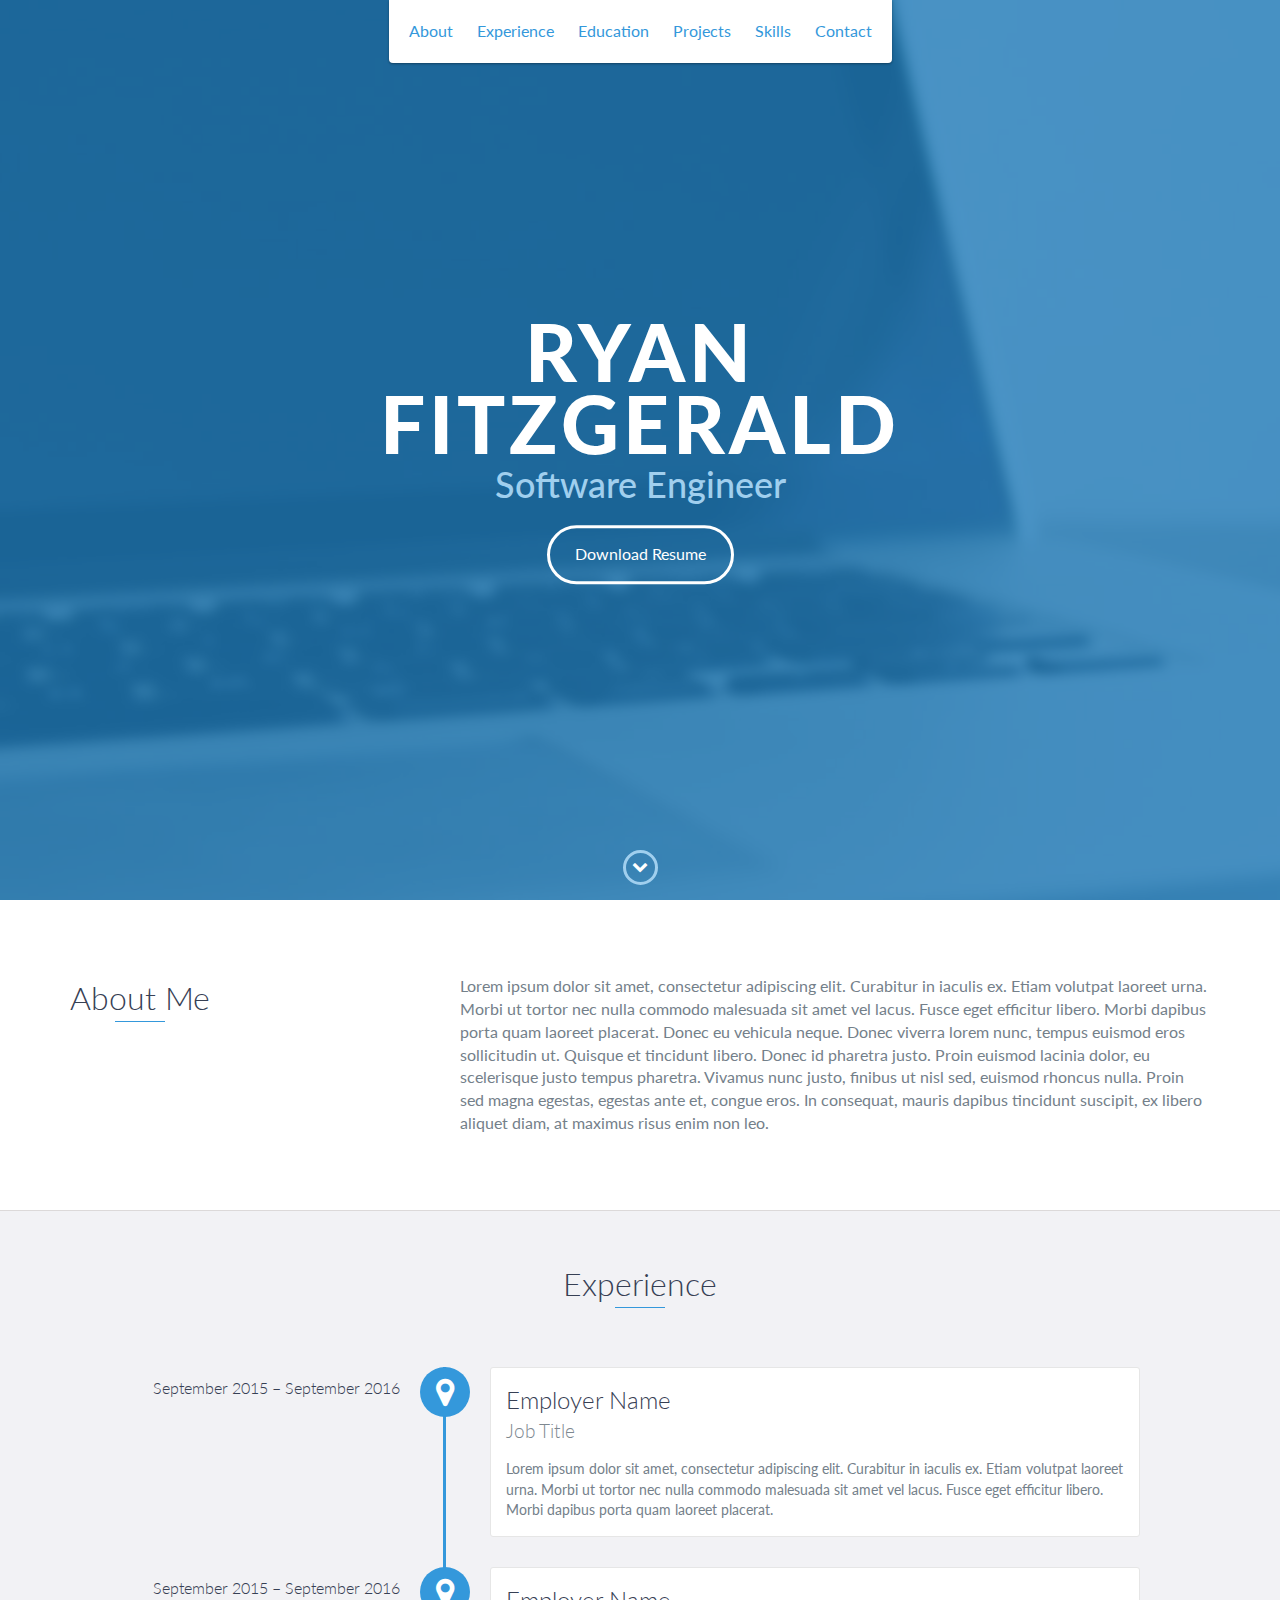
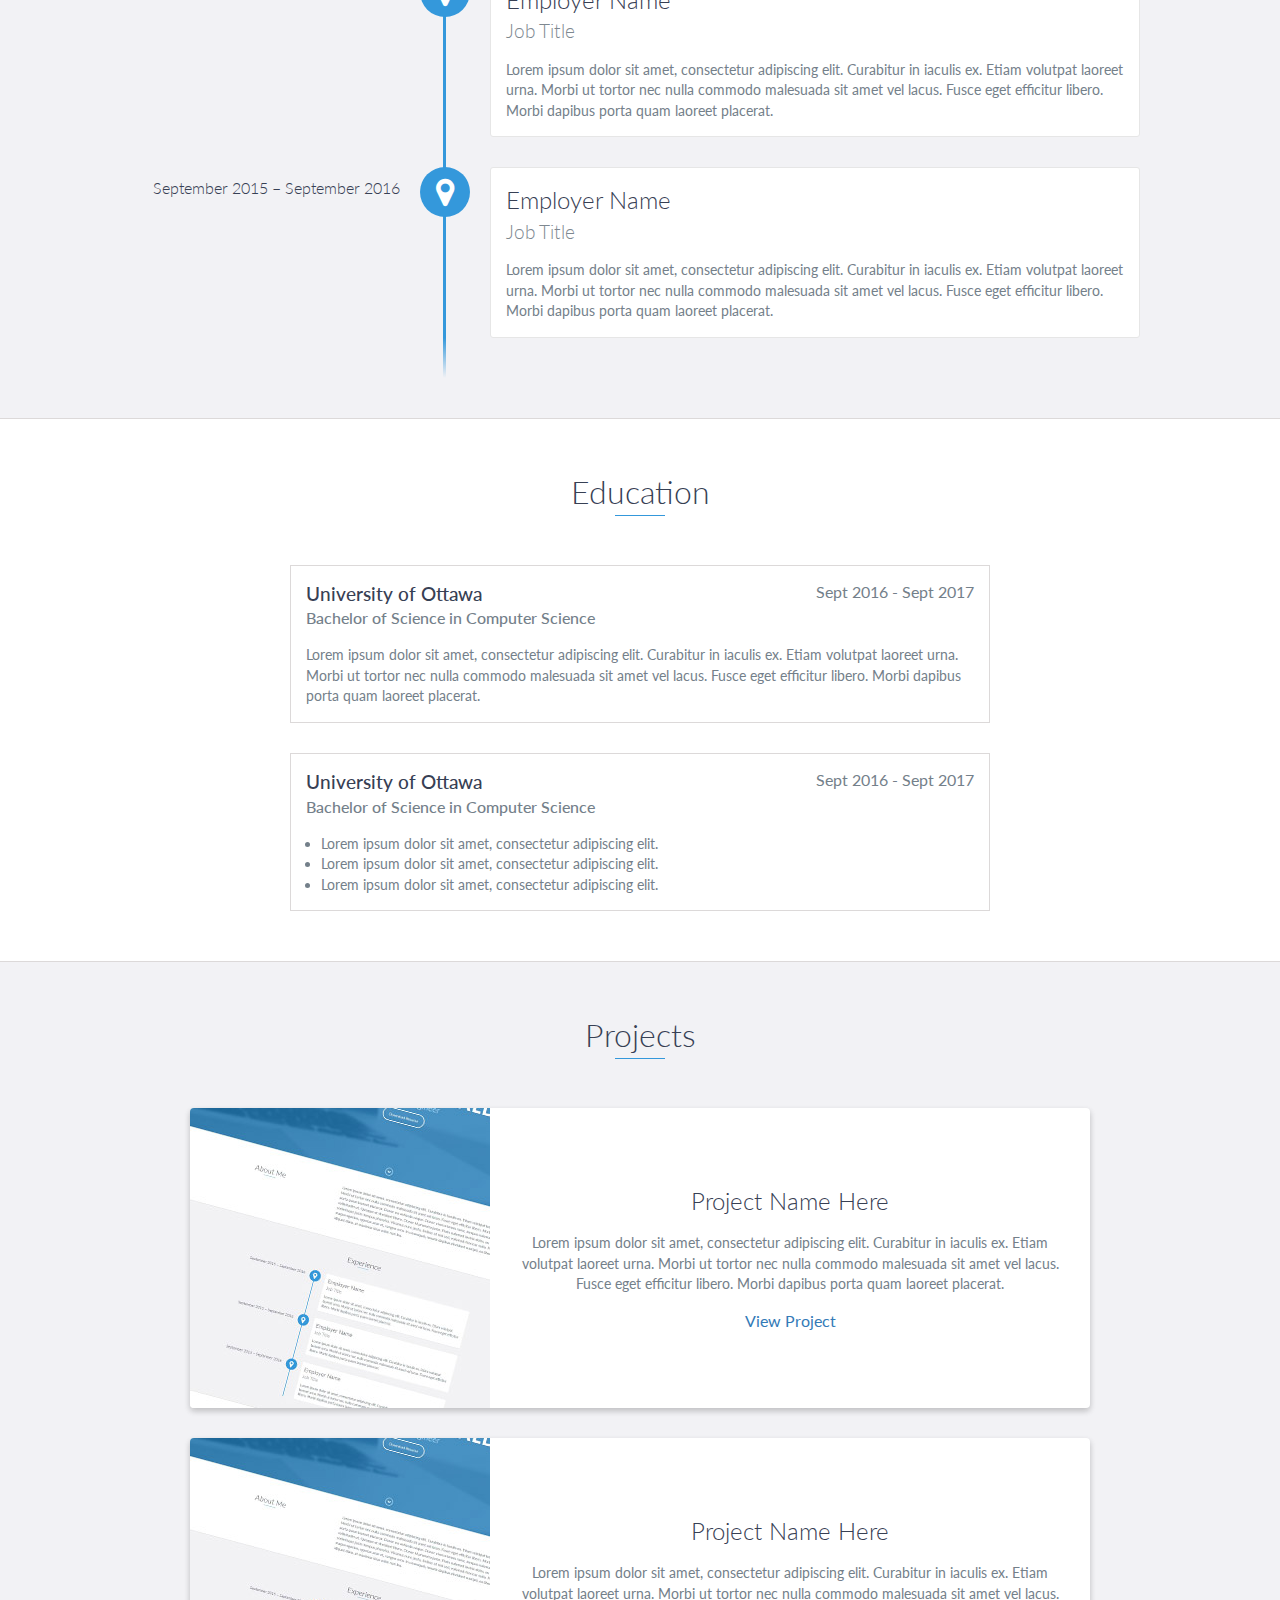
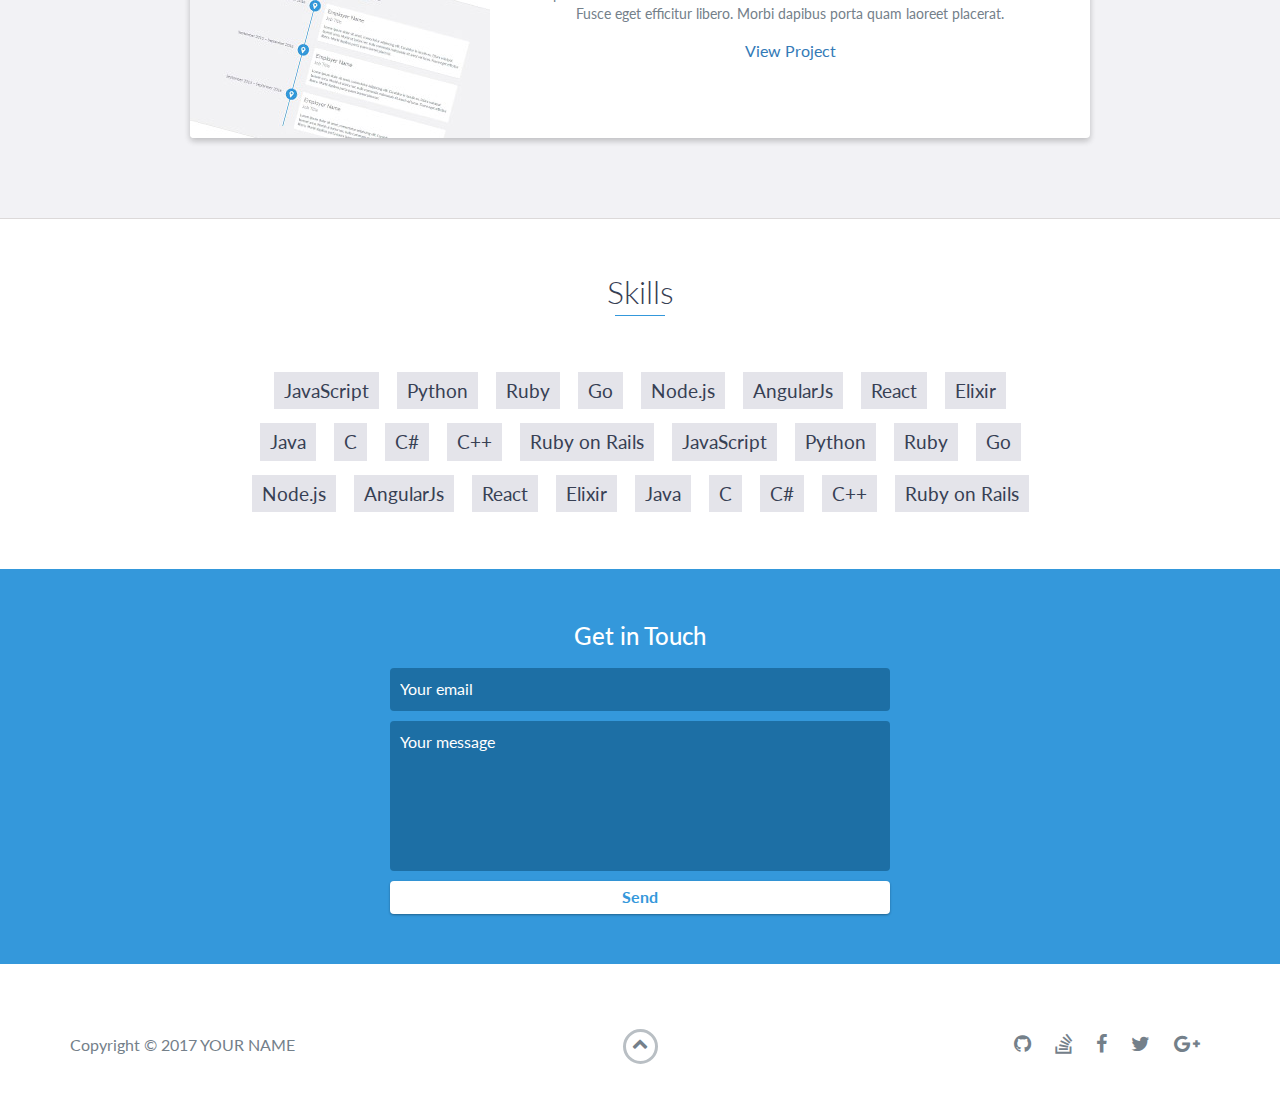
==== index.html @ 863d03cf "Pushing first files" ====
<!DOCTYPE html>
<html class="no-js" lang="en">

<head>
    <meta charset="utf-8">
    <meta http-equiv="X-UA-Compatible" content="IE=edge">
    <meta name="viewport" content="width=device-width, initial-scale=1">
    <title>My Portfolio</title>
	<link rel="shortcut icon" href="favicon.ico" type="image/x-icon">
	<link rel="icon" href="favicon.ico" type="image/x-icon">
    <link href="https://fonts.googleapis.com/css?family=Lato:300,400,700,900" rel="stylesheet">
    <link rel="stylesheet" href="libs/font-awesome/css/font-awesome.min.css">
    <link href="css/bootstrap.min.css" rel="stylesheet">
    <link href="css/styles.css" rel="stylesheet">
</head>

<body>
    <div id="mobile-menu-open" class="shadow-large">
        <i class="fa fa-bars" aria-hidden="true"></i>
    </div>
    <!-- End #mobile-menu-toggle -->
    <header>
        <div id="mobile-menu-close">
            <span>Close</span> <i class="fa fa-times" aria-hidden="true"></i>
        </div>
        <ul id="menu" class="shadow">
            <li>
                <a href="#about">About</a>
            </li>
            <li>
                <a href="#experience">Experience</a>
            </li>
            <li>
                <a href="#education">Education</a>
            </li>
            <li>
                <a href="#projects">Projects</a>
            </li>
            <li>
                <a href="#skills">Skills</a>
            </li>
            <li>
                <a href="#contact">Contact</a>
            </li>
        </ul>
    </header>
    <!-- End header -->

    <div id="lead">
        <div id="lead-content">
            <h1>Ryan Fitzgerald</h1>
            <h2>Software Engineer</h2>
            <a href="#" class="btn-rounded-white">Download Resume</a>
        </div>
        <!-- End #lead-content -->

        <div id="lead-overlay"></div>

        <div id="lead-down">
            <span>
                <i class="fa fa-chevron-down" aria-hidden="true"></i>
            </span>
        </div>
        <!-- End #lead-down -->
    </div>
    <!-- End #lead -->

    <div id="about">
        <div class="container">
            <div class="row">
                <div class="col-md-4">
                    <h2 class="heading">About Me</h2>
                </div>
                <div class="col-md-8">
                    <p>
                        Lorem ipsum dolor sit amet, consectetur adipiscing elit. Curabitur in iaculis ex. Etiam volutpat laoreet urna. Morbi ut tortor nec nulla commodo malesuada sit amet vel lacus. Fusce eget efficitur libero. Morbi dapibus porta quam laoreet placerat. Donec
                        eu vehicula neque. Donec viverra lorem nunc, tempus euismod eros sollicitudin ut. Quisque et tincidunt libero. Donec id pharetra justo. Proin euismod lacinia dolor, eu scelerisque justo tempus pharetra. Vivamus nunc justo, finibus
                        ut nisl sed, euismod rhoncus nulla. Proin sed magna egestas, egestas ante et, congue eros. In consequat, mauris dapibus tincidunt suscipit, ex libero aliquet diam, at maximus risus enim non leo.
                    </p>
                </div>
            </div>
        </div>
    </div>
    <!-- End #about -->

    <div id="experience" class="background-alt">
        <h2 class="heading">Experience</h2>
        <div id="experience-timeline">
            <div data-date="September 2015 – September 2016">
                <h3>Employer Name</h3>
                <h4>Job Title</h4>
                <p>
                    Lorem ipsum dolor sit amet, consectetur adipiscing elit. Curabitur in iaculis ex. Etiam volutpat laoreet urna. Morbi ut tortor nec nulla commodo malesuada sit amet vel lacus. Fusce eget efficitur libero. Morbi dapibus porta quam laoreet placerat.
                </p>
            </div>

            <div data-date="September 2015 – September 2016">
                <h3>Employer Name</h3>
                <h4>Job Title</h4>
                <p>
                    Lorem ipsum dolor sit amet, consectetur adipiscing elit. Curabitur in iaculis ex. Etiam volutpat laoreet urna. Morbi ut tortor nec nulla commodo malesuada sit amet vel lacus. Fusce eget efficitur libero. Morbi dapibus porta quam laoreet placerat.
                </p>
            </div>

            <div data-date="September 2015 – September 2016">
                <h3>Employer Name</h3>
                <h4>Job Title</h4>
                <p>
                    Lorem ipsum dolor sit amet, consectetur adipiscing elit. Curabitur in iaculis ex. Etiam volutpat laoreet urna. Morbi ut tortor nec nulla commodo malesuada sit amet vel lacus. Fusce eget efficitur libero. Morbi dapibus porta quam laoreet placerat.
                </p>
            </div>
        </div>
    </div>
    <!-- End #experience -->

    <div id="education">
        <h2 class="heading">Education</h2>
        <div class="education-block">
            <h3>University of Ottawa</h3>
            <span class="education-date">Sept 2016 - Sept 2017</span>
            <h4>Bachelor of Science in Computer Science</h4>
            <p>
                Lorem ipsum dolor sit amet, consectetur adipiscing elit. Curabitur in iaculis ex. Etiam volutpat laoreet urna. Morbi ut tortor nec nulla commodo malesuada sit amet vel lacus. Fusce eget efficitur libero. Morbi dapibus porta quam laoreet placerat.
            </p>
        </div>
        <!-- End .education-block -->

        <div class="education-block">
            <h3>University of Ottawa</h3>
            <span class="education-date">Sept 2016 - Sept 2017</span>
            <h4>Bachelor of Science in Computer Science</h4>
            <ul>
                <li>
                    Lorem ipsum dolor sit amet, consectetur adipiscing elit.
                </li>
                <li>
                    Lorem ipsum dolor sit amet, consectetur adipiscing elit.
                </li>
                <li>
                    Lorem ipsum dolor sit amet, consectetur adipiscing elit.
                </li>
            </ul>
        </div>
        <!-- End .education-block -->
    </div>
    <!-- End #education -->

    <div id="projects" class="background-alt">
        <h2 class="heading">Projects</h2>
        <div class="container">
            <div class="row">
                <div class="project shadow-large">
                    <div class="project-image">
                        <img src="images/project.jpg" />
                    </div>
                    <!-- End .project-image -->
                    <div class="project-info">
                        <h3>Project Name Here</h3>
                        <p>
                            Lorem ipsum dolor sit amet, consectetur adipiscing elit. Curabitur in iaculis ex. Etiam volutpat laoreet urna. Morbi ut tortor nec nulla commodo malesuada sit amet vel lacus. Fusce eget efficitur libero. Morbi dapibus porta quam laoreet placerat.
                        </p>
                        <a href="#">View Project</a>
                    </div>
                    <!-- End .project-info -->
                </div>
                <!-- End .project -->

                <div class="project shadow-large">
                    <div class="project-image">
                        <img src="images/project.jpg" />
                    </div>
                    <!-- End .project-image -->
                    <div class="project-info">
                        <h3>Project Name Here</h3>
                        <p>
                            Lorem ipsum dolor sit amet, consectetur adipiscing elit. Curabitur in iaculis ex. Etiam volutpat laoreet urna. Morbi ut tortor nec nulla commodo malesuada sit amet vel lacus. Fusce eget efficitur libero. Morbi dapibus porta quam laoreet placerat.
                        </p>
                        <a href="#">View Project</a>
                    </div>
                    <!-- End .project-info -->
                </div>
                <!-- End .project -->
            </div>
        </div>
    </div>
    <!-- End #projects -->

    <div id="skills">
        <h2 class="heading">Skills</h2>
        <ul>
            <li>JavaScript</li>
            <li>Python</li>
            <li>Ruby</li>
            <li>Go</li>
            <li>Node.js</li>
            <li>AngularJs</li>
            <li>React</li>
            <li>Elixir</li>
            <li>Java</li>
            <li>C</li>
            <li>C#</li>
            <li>C++</li>
            <li>Ruby on Rails</li>
            <li>JavaScript</li>
            <li>Python</li>
            <li>Ruby</li>
            <li>Go</li>
            <li>Node.js</li>
            <li>AngularJs</li>
            <li>React</li>
            <li>Elixir</li>
            <li>Java</li>
            <li>C</li>
            <li>C#</li>
            <li>C++</li>
            <li>Ruby on Rails</li>
        </ul>
    </div>
    <!-- End #skills -->

    <div id="contact">
        <h2>Get in Touch</h2>
        <div id="contact-form">
            <form method="POST" action="https://formspree.io/email@email.com">
                <input type="hidden" name="_subject" value="Contact request from personal website" />
                <input type="email" name="_replyto" placeholder="Your email" required>
                <textarea name="message" placeholder="Your message" required></textarea>
                <button type="submit">Send</button>
            </form>
        </div>
        <!-- End #contact-form -->
    </div>
    <!-- End #contact -->

    <footer>
        <div class="container">
            <div class="row">
                <div class="col-sm-5 copyright">
                    <p>
                        Copyright &copy; 2017 YOUR NAME
                    </p>
                </div>
                <div class="col-sm-2 top">
                    <span id="to-top">
                        <i class="fa fa-chevron-up" aria-hidden="true"></i>
                    </span>
                </div>
                <div class="col-sm-5 social">
                    <ul>
                        <li>
                            <a href="https://github.com/" target="_blank"><i class="fa fa-github" aria-hidden="true"></i></a>
                        </li>
                        <li>
                            <a href="https://stackoverflow.com/" target="_blank"><i class="fa fa-stack-overflow" aria-hidden="true"></i></a>
                        </li>
                        <li>
                            <a href="https://www.facebook.com/" target="_blank"><i class="fa fa-facebook" aria-hidden="true"></i></a>
                        </li>
                        <li>
                            <a href="https://twitter.com/" target="_blank"><i class="fa fa-twitter" aria-hidden="true"></i></a>
                        </li>
                        <li>
                            <a href="https://plus.google.com/" target="_blank"><i class="fa fa-google-plus" aria-hidden="true"></i></a>
                        </li>
                    </ul>
                </div>
            </div>
        </div>
    </footer>
    <!-- End footer -->

    <script src="https://ajax.googleapis.com/ajax/libs/jquery/1.12.4/jquery.min.js"></script>
    <script src="js/scripts.min.js"></script>
</body>

</html>
---- css/styles.css ----
/*!
    Title: Dev Portfolio Template
    Version: 1.1.3
    Last Change: 03/25/17
    Author: Ryan Fitzgerald
    Repo: https://github.com/RyanFitzgerald/devportfolio-template
    Issues: https://github.com/RyanFitzgerald/devportfolio-template/issues

    Description: This file contains all the styles associated with the page
    that don't come from third party libraries. This file gets compiled using
    Gulp and send to the /css folder which is then loaded on the page.
*/body{font-family:'Lato', sans-serif;font-size:16px}body.active{overflow:hidden;z-index:-1}.no-js #experience-timeline>div{background:#fff;padding:10px;margin-bottom:10px;border:1px solid #dcd9d9}.no-js #experience-timeline>div h3{font-size:1.5em;font-weight:300;color:#374054;display:inline-block;margin:0}.no-js #experience-timeline>div h4{font-size:1.2em;font-weight:300;color:#7e8890;margin:0 0 15px 0}.no-js #experience-timeline>div p{color:#74808a;font-size:0.9em;margin:0}.no-js #experience-timeline:before,.no-js #experience-timeline:after{content:none}@-webkit-keyframes dropHeader{0%{-webkit-transform:translateY(-100%);transform:translateY(-100%)}100%{-webkit-transform:translateY(0);transform:translateY(0)}}@keyframes dropHeader{0%{-webkit-transform:translateY(-100%);transform:translateY(-100%)}100%{-webkit-transform:translateY(0);transform:translateY(0)}}header{position:absolute;top:0;left:0;right:0;text-align:center;z-index:10;-webkit-animation-name:dropHeader;animation-name:dropHeader;-webkit-animation-iteration-count:1;animation-iteration-count:1;-webkit-animation-timing-function:ease;animation-timing-function:ease;-webkit-animation-duration:0.75s;animation-duration:0.75s}header ul{display:inline-block;background:#fff;text-align:center;padding:10px;margin:0;border-bottom-right-radius:4px;border-bottom-left-radius:4px}header li{display:inline-block}header a{display:block;color:#3498db;padding:10px}header a:hover{color:#217dbb;text-decoration:none;background:#eee;border-radius:4px}header a:focus{color:#3498db;text-decoration:none}header.active{display:block}header.sticky{position:fixed;z-index:999}#menu.active{display:block}#mobile-menu-open{display:none;cursor:pointer;position:fixed;right:15px;top:10px;color:#3498db;font-size:1.5em;z-index:20;padding:0 7px;border-radius:4px;background:#fff}#mobile-menu-close{display:none;text-align:right;width:100%;background:#fff;font-size:1.5em;padding-right:15px;padding-top:10px;cursor:pointer;color:#3498db}#mobile-menu-close span{font-size:0.5em;text-transform:uppercase}#mobile-menu-close i{vertical-align:middle}footer{padding:50px 0}.copyright{padding-top:20px}.copyright p{margin:0;color:#74808a}.top{text-align:center}.top span{cursor:pointer;display:block;margin:15px auto 0 auto;width:35px;height:35px;border-radius:50%;border:3px solid #b9bfc4;text-align:center}.top i{color:#74808a}.social{text-align:right}.social ul{margin:5px 0 0 0;padding:0}.social li{display:inline-block;font-size:1.25em;list-style:none}.social a{display:block;color:#74808a;padding:10px}.social a:hover{color:#3498db}.btn-rounded-white{display:inline-block;color:#fff;padding:15px 25px;border:3px solid #fff;border-radius:30px;-webkit-transition:.5s ease all;transition:.5s ease all}.btn-rounded-white:hover{color:#3498db;background:#fff;text-decoration:none}.shadow{box-shadow:0 1px 3px rgba(0,0,0,0.12),0 1px 2px rgba(0,0,0,0.24)}.shadow-large{box-shadow:0 3px 6px rgba(0,0,0,0.08),0 3px 6px rgba(0,0,0,0.15)}.heading{position:relative;display:inline-block;font-size:2em;font-weight:300;margin:0 0 30px 0}.heading:after{position:absolute;content:'';top:100%;height:1px;width:50px;left:0;right:0;margin:0 auto;background:#3498db}.background-alt{background:#f2f2f5}#lead{position:relative;height:100vh;min-height:500px;max-height:1080px;background:url(../images/lead-bg.jpg);background-size:cover;padding:15px;overflow:hidden}#lead-content{position:absolute;z-index:10;top:50%;left:50%;-webkit-transform:translate(-50%, -50%);transform:translate(-50%, -50%);text-align:center}#lead-content h1,#lead-content h2{margin:0}#lead-content h1{color:#fff;font-weight:900;font-size:5em;text-transform:uppercase;letter-spacing:0.05em;line-height:0.9em}#lead-content h2{color:#a0cfee;font-weight:500;font-size:2.25em;margin-bottom:15px}#lead-overlay{position:absolute;height:100%;width:100%;top:0;right:0;bottom:0;left:0;background:rgba(33,125,187,0.8);z-index:1}#lead-down{position:absolute;left:0;right:0;width:100%;text-align:center;z-index:10;bottom:15px;color:#fff}#lead-down span{cursor:pointer;display:block;margin:0 auto;width:35px;height:35px;border-radius:50%;border:3px solid #a0cfee;text-align:center}#lead-down i{-webkit-animation:pulsate 1.5s ease;animation:pulsate 1.5s ease;-webkit-animation-iteration-count:infinite;animation-iteration-count:infinite;padding-top:5px}@-webkit-keyframes pulsate{0%{-webkit-transform:scale(1, 1);transform:scale(1, 1)}50%{-webkit-transform:scale(1.2, 1.2);transform:scale(1.2, 1.2)}100%{-webkit-transform:scale(1, 1);transform:scale(1, 1)}}@keyframes pulsate{0%{-webkit-transform:scale(1, 1);transform:scale(1, 1)}50%{-webkit-transform:scale(1.2, 1.2);transform:scale(1.2, 1.2)}100%{-webkit-transform:scale(1, 1);transform:scale(1, 1)}}#about{padding:75px 15px;border-bottom:1px solid #dcd9d9}#about h2{color:#374054}#about p{color:#74808a;margin:0}#experience{padding:50px 15px;text-align:center;border-bottom:1px solid #dcd9d9}#experience h2{color:#374054}#experience-timeline{margin:30px auto 0 auto;position:relative;max-width:1000px}#experience-timeline:before{position:absolute;content:'';top:0;bottom:0;left:303px;right:auto;height:100%;width:3px;background:#3498db;z-index:0}#experience-timeline:after{position:absolute;content:'';width:3px;height:40px;background:#3498db;background:-webkit-linear-gradient(top, #3498db, rgba(52,152,219,0));background:linear-gradient(to bottom, #3498db, rgba(52,152,219,0));top:100%;left:303px}.vtimeline-content{margin-left:350px;background:#fff;border:1px solid #e6e6e6;padding:15px;border-radius:3px;text-align:left}.vtimeline-content h3{font-size:1.5em;font-weight:300;color:#374054;display:inline-block;margin:0}.vtimeline-content h4{font-size:1.2em;font-weight:300;color:#7e8890;margin:0 0 15px 0}.vtimeline-content p{color:#74808a;font-size:0.9em;margin:0}.vtimeline-point{position:relative;display:block;vertical-align:top;margin-bottom:30px}.vtimeline-icon{position:relative;color:#fff;width:50px;height:50px;background:#3498db;border-radius:50%;float:left;z-index:99;margin-left:280px}.vtimeline-icon i{display:block;font-size:2em;margin-top:10px}.vtimeline-date{width:260px;text-align:right;position:absolute;left:0;top:10px;font-weight:300;color:#374054}#education{padding:50px 15px 20px 15px;border-bottom:1px solid #dcd9d9;text-align:center}#education h2{color:#374054;margin-bottom:50px}.education-block{max-width:700px;margin:0 auto 30px auto;padding:15px;border:1px solid #dcd9d9;text-align:left}.education-block h3{font-weight:500;float:left;margin:0;color:#374054}.education-block span{color:#74808a;float:right}.education-block h4{color:#74808a;clear:both;font-weight:500;margin:0 0 15px 0}.education-block p,.education-block ul{margin:0;color:#74808a;font-size:0.9em}.education-block ul{padding:0 0 0 15px}#projects{padding:50px 15px;border-bottom:1px solid #dcd9d9;text-align:center}#projects h2{color:#374054;margin-bottom:50px}.project{position:relative;max-width:900px;margin:0 auto 30px auto;overflow:hidden;background:#fff;border-radius:4px}.project-image{float:left}.project-info{position:absolute;top:50%;-webkit-transform:translateY(-50%);transform:translateY(-50%);margin-left:300px;padding:15px}.project-info h3{font-size:1.5em;font-weight:300;color:#374054;margin:0 0 15px 0}.project-info p{color:#74808a;margin:0 0 15px 0;font-size:0.9em}#skills{padding:50px 15px;text-align:center}#skills h2{color:#374054;margin-bottom:50px}#skills ul{display:block;margin:0 auto;padding:0;max-width:800px}#skills li{display:inline-block;margin:7px;padding:5px 10px;color:#374054;background:#e4e4ea;list-style:none;cursor:default;font-size:1.2em}#contact{padding:50px 15px;background:#3498db;text-align:center}#contact h2{margin:0 0 15px 0;color:#fff;font-weight:500}#contact-form{max-width:500px;margin:0 auto}#contact-form input,#contact-form textarea{display:block;width:100%;padding:10px;border-radius:4px;border:none;margin-bottom:10px;background:#1d6fa5;color:#fff;-webkit-transition:.5s ease all;transition:.5s ease all}#contact-form input::-webkit-input-placeholder,#contact-form textarea::-webkit-input-placeholder{color:#fff}#contact-form input:-moz-placeholder,#contact-form textarea:-moz-placeholder{color:#fff;opacity:1}#contact-form input::-moz-placeholder,#contact-form textarea::-moz-placeholder{color:#fff;opacity:1}#contact-form input:-ms-input-placeholder,#contact-form textarea:-ms-input-placeholder{color:#fff}#contact-form input:focus,#contact-form textarea:focus{outline:none;background:#16527a}#contact-form textarea{height:150px;resize:none}#contact-form button{display:block;width:100%;background:#fff;border-radius:4px;padding:5px 10px;border:none;color:#3498db;font-weight:700;box-shadow:0 1px 3px rgba(0,0,0,0.12),0 1px 2px rgba(0,0,0,0.24);-webkit-transition:.5s ease all;transition:.5s ease all}#contact-form button:hover{box-shadow:0 10px 20px rgba(0,0,0,0.19),0 6px 6px rgba(0,0,0,0.23)}@media only screen and (max-width: 750px){#experience-timeline:before,#experience-timeline:after{left:23px}.vtimeline-date{width:auto;text-align:left;position:relative;margin-bottom:15px;display:block;margin-left:70px}.vtimeline-icon{margin-left:0}.vtimeline-content{margin-left:70px}}@media only screen and (max-width: 992px){#lead{height:auto;min-height:auto;max-height:auto;padding:100px 15px}#lead-content{position:relative;-webkit-transform:none;transform:none;left:auto;top:auto}#lead-content h1{font-size:3em}#lead-content h2{font-size:1.75em}#about{text-align:center}#about p{text-align:left}}@media only screen and (max-width: 768px){header{position:fixed;display:none;z-index:999;-webkit-animation:none;animation:none;bottom:0;height:100%}#mobile-menu-open,#mobile-menu-close{display:block}#menu{height:100%;overflow-y:auto;box-shadow:none;border-radius:0;width:100%}#menu li{display:block;margin-bottom:10px}#lead-content h1{font-size:2em}#lead-content h2{font-size:1.3em}#lead-content a{padding:10px 20px}#lead-down{display:none}.education-block h3,.education-block span{float:none}.project-image{display:none}.project-info{position:relative;margin:0;top:auto;-webkit-transform:none;transform:none}footer{text-align:center}.social{text-align:center}}@media only screen and (max-width: 480px){#lead-content h1{font-size:1.5em}#lead-content h2{font-size:1em}#lead-content a{font-size:0.9em;padding:5px 10px}}
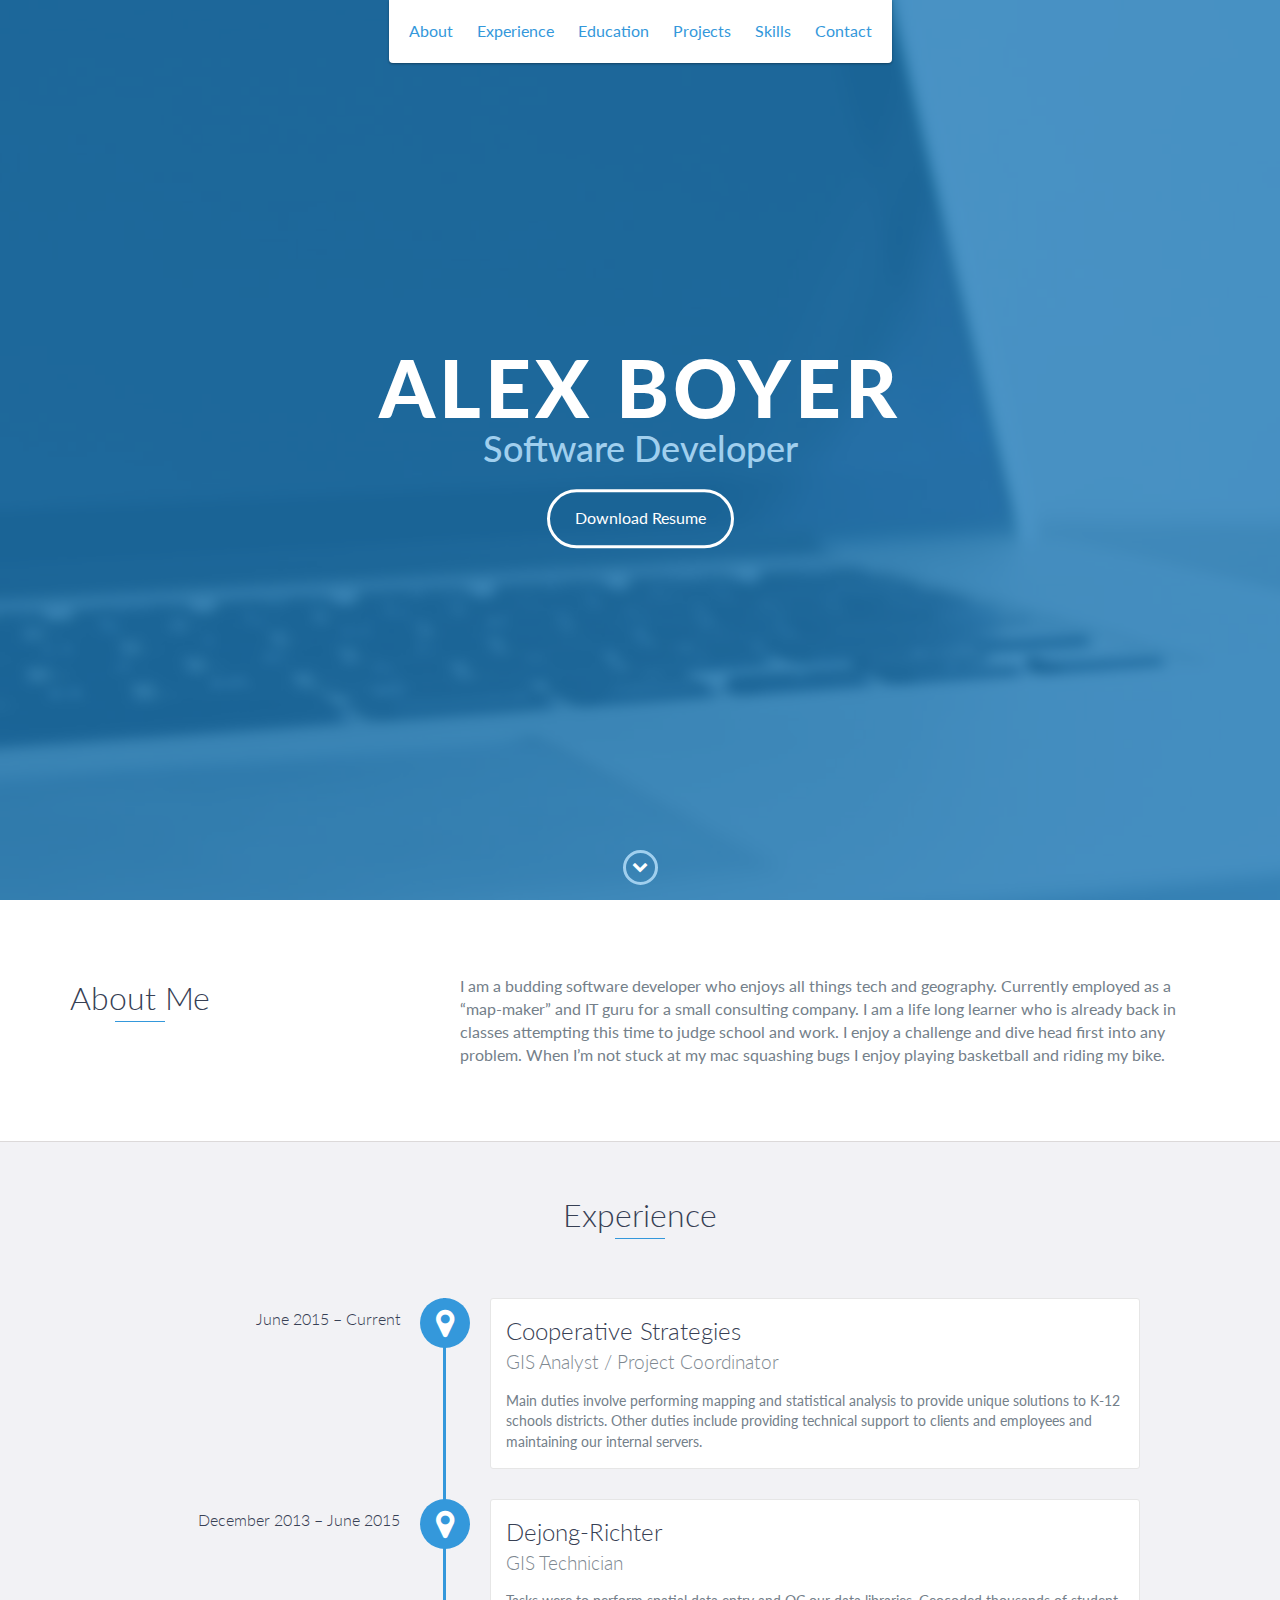
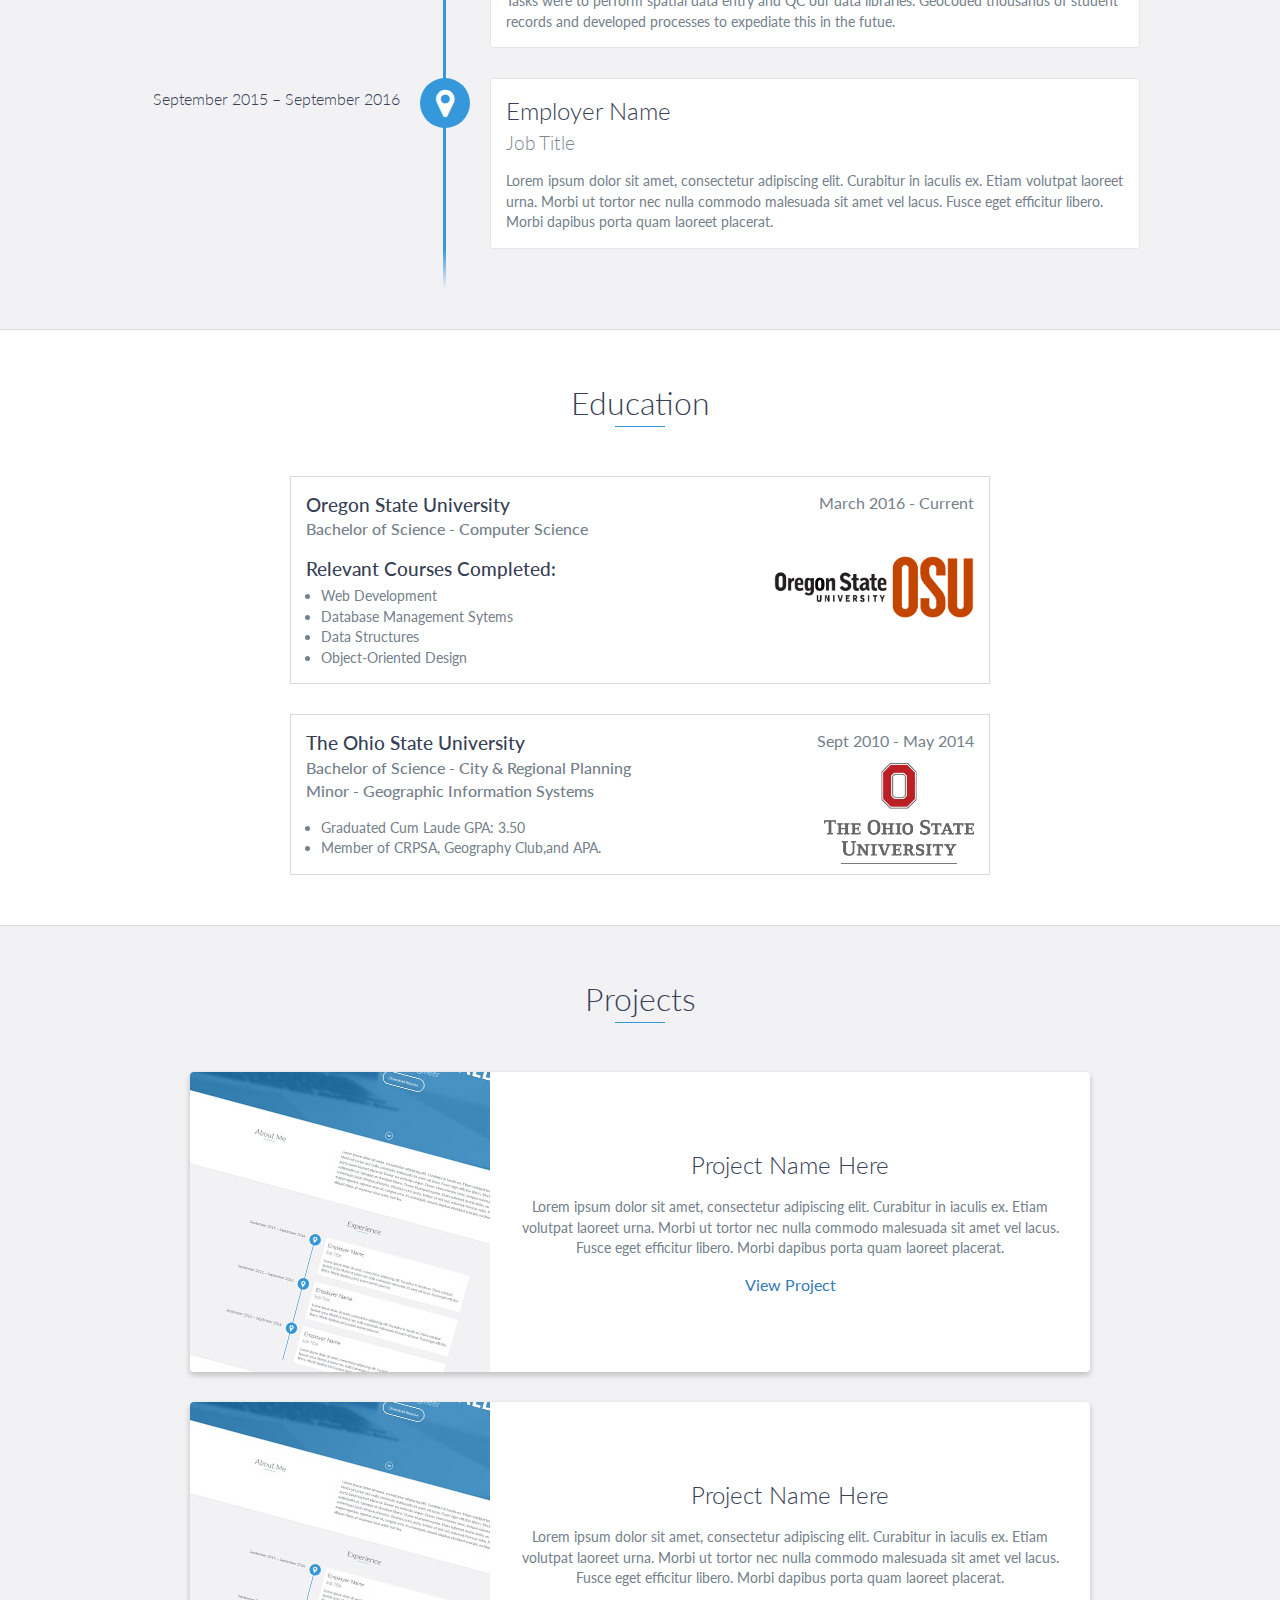
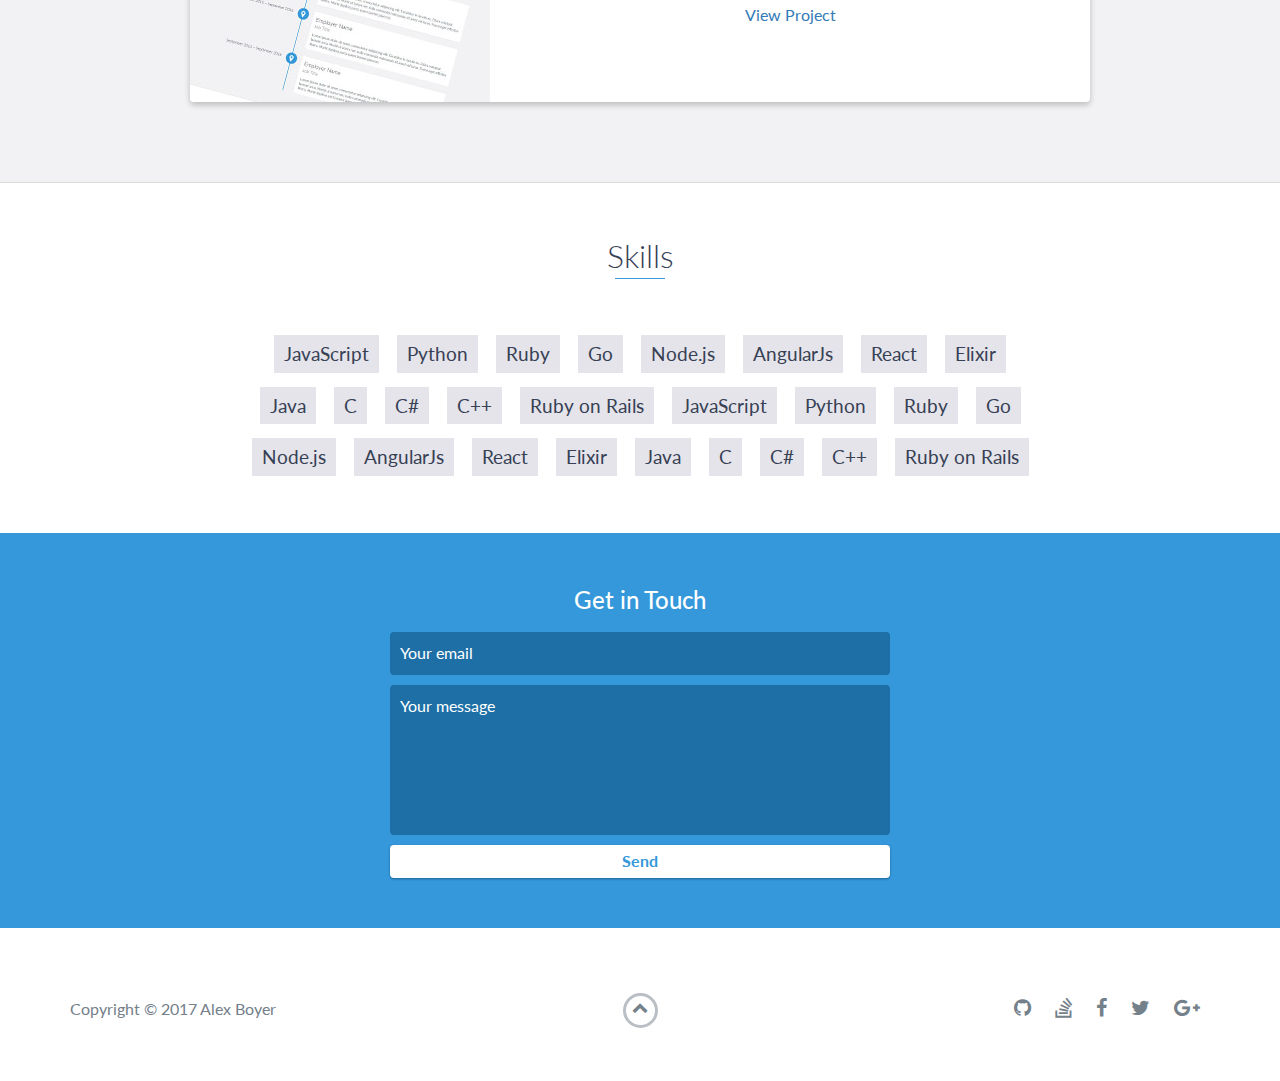
==== commit e82f75c8: "first round of changes" ====
--- a/index.html
+++ b/index.html
@@ -1,7 +1,6 @@
-<!DOCTYPE html>
+ <!DOCTYPE html>
 <html class="no-js" lang="en">
-
-<head>
+  <head>
     <meta charset="utf-8">
     <meta http-equiv="X-UA-Compatible" content="IE=edge">
     <meta name="viewport" content="width=device-width, initial-scale=1">
@@ -48,8 +47,8 @@
 
     <div id="lead">
         <div id="lead-content">
-            <h1>Ryan Fitzgerald</h1>
-            <h2>Software Engineer</h2>
+            <h1>Alex Boyer</h1>
+            <h2>Software Developer</h2>
             <a href="#" class="btn-rounded-white">Download Resume</a>
         </div>
         <!-- End #lead-content -->
@@ -73,9 +72,8 @@
                 </div>
                 <div class="col-md-8">
                     <p>
-                        Lorem ipsum dolor sit amet, consectetur adipiscing elit. Curabitur in iaculis ex. Etiam volutpat laoreet urna. Morbi ut tortor nec nulla commodo malesuada sit amet vel lacus. Fusce eget efficitur libero. Morbi dapibus porta quam laoreet placerat. Donec
-                        eu vehicula neque. Donec viverra lorem nunc, tempus euismod eros sollicitudin ut. Quisque et tincidunt libero. Donec id pharetra justo. Proin euismod lacinia dolor, eu scelerisque justo tempus pharetra. Vivamus nunc justo, finibus
-                        ut nisl sed, euismod rhoncus nulla. Proin sed magna egestas, egestas ante et, congue eros. In consequat, mauris dapibus tincidunt suscipit, ex libero aliquet diam, at maximus risus enim non leo.
+                        I am a budding software developer who enjoys all things tech and geography. Currently employed as a “map-maker” and IT guru for a
+                        small consulting company. I am a life long learner who is already back in classes attempting this time to judge school and work. I enjoy a challenge and dive head first into any problem. When I’m not stuck at my mac squashing bugs I enjoy playing basketball and riding my bike.
                     </p>
                 </div>
             </div>
@@ -86,6 +84,23 @@
     <div id="experience" class="background-alt">
         <h2 class="heading">Experience</h2>
         <div id="experience-timeline">
+            <div data-date="June 2015 – Current">
+                <h3>Cooperative Strategies</h3>
+                <h4>GIS Analyst / Project Coordinator</h4>
+                <p>
+                      Main duties involve performing mapping and statistical analysis to provide unique solutions to K-12 schools districts.
+                      Other duties include providing technical support to clients and employees and maintaining our internal servers.
+                </p>
+            </div>
+
+            <div data-date="December 2013 – June 2015">
+                <h3>Dejong-Richter</h3>
+                <h4>GIS Technician</h4>
+                <p>
+                    Tasks were to perform spatial data entry and QC our data libraries. Geocoded thousands of student records and developed processes to expediate this in the futue.
+                </p>
+            </div>
+
             <div data-date="September 2015 – September 2016">
                 <h3>Employer Name</h3>
                 <h4>Job Title</h4>
@@ -93,22 +108,6 @@
                     Lorem ipsum dolor sit amet, consectetur adipiscing elit. Curabitur in iaculis ex. Etiam volutpat laoreet urna. Morbi ut tortor nec nulla commodo malesuada sit amet vel lacus. Fusce eget efficitur libero. Morbi dapibus porta quam laoreet placerat.
                 </p>
             </div>
-
-            <div data-date="September 2015 – September 2016">
-                <h3>Employer Name</h3>
-                <h4>Job Title</h4>
-                <p>
-                    Lorem ipsum dolor sit amet, consectetur adipiscing elit. Curabitur in iaculis ex. Etiam volutpat laoreet urna. Morbi ut tortor nec nulla commodo malesuada sit amet vel lacus. Fusce eget efficitur libero. Morbi dapibus porta quam laoreet placerat.
-                </p>
-            </div>
-
-            <div data-date="September 2015 – September 2016">
-                <h3>Employer Name</h3>
-                <h4>Job Title</h4>
-                <p>
-                    Lorem ipsum dolor sit amet, consectetur adipiscing elit. Curabitur in iaculis ex. Etiam volutpat laoreet urna. Morbi ut tortor nec nulla commodo malesuada sit amet vel lacus. Fusce eget efficitur libero. Morbi dapibus porta quam laoreet placerat.
-                </p>
-            </div>
         </div>
     </div>
     <!-- End #experience -->
@@ -116,28 +115,38 @@
     <div id="education">
         <h2 class="heading">Education</h2>
         <div class="education-block">
-            <h3>University of Ottawa</h3>
-            <span class="education-date">Sept 2016 - Sept 2017</span>
-            <h4>Bachelor of Science in Computer Science</h4>
-            <p>
-                Lorem ipsum dolor sit amet, consectetur adipiscing elit. Curabitur in iaculis ex. Etiam volutpat laoreet urna. Morbi ut tortor nec nulla commodo malesuada sit amet vel lacus. Fusce eget efficitur libero. Morbi dapibus porta quam laoreet placerat.
-            </p>
+            <h3>Oregon State University</h3>
+            <span class="education-date">March 2016 - Current</span>
+            <h4 id= "relevant-courses">Bachelor of Science - Computer Science</h4>
+
+            <h3 >Relevant Courses Completed:</h3>
+            <div id=banner>
+                <img src="images/Oregon_State_University_logo.png" id="beaver-image">
+            </div>
+                <ul>
+                  <li>Web Development</li>
+                  <li>Database Management Sytems</li>
+                  <li>Data Structures</li>
+                  <li>Object-Oriented Design</li>
+                </ul>
+
         </div>
         <!-- End .education-block -->
 
         <div class="education-block">
-            <h3>University of Ottawa</h3>
-            <span class="education-date">Sept 2016 - Sept 2017</span>
-            <h4>Bachelor of Science in Computer Science</h4>
-            <ul>
+            <h3>The Ohio State University</h3>
+            <span class="education-date">Sept 2010 - May 2014</span>
+            <h4>Bachelor of Science - City & Regional Planning</h4>
+            <h4 id="minor-text">Minor - Geographic Information Systems</h4>
+
+            <ul id="second-ul"><div id=OSU>
+                <img src="images/osu-banner-logo.png" id="buckeye-image">
+            </div>
                 <li>
-                    Lorem ipsum dolor sit amet, consectetur adipiscing elit.
+                    Graduated Cum Laude GPA: 3.50
                 </li>
                 <li>
-                    Lorem ipsum dolor sit amet, consectetur adipiscing elit.
-                </li>
-                <li>
-                    Lorem ipsum dolor sit amet, consectetur adipiscing elit.
+                    Member of CRPSA, Geography Club,and APA.
                 </li>
             </ul>
         </div>
@@ -221,7 +230,7 @@
     <div id="contact">
         <h2>Get in Touch</h2>
         <div id="contact-form">
-            <form method="POST" action="https://formspree.io/email@email.com">
+            <form method="POST" action="https://formspree.io/aboyer@coopstrategies.com">
                 <input type="hidden" name="_subject" value="Contact request from personal website" />
                 <input type="email" name="_replyto" placeholder="Your email" required>
                 <textarea name="message" placeholder="Your message" required></textarea>
@@ -237,7 +246,7 @@
             <div class="row">
                 <div class="col-sm-5 copyright">
                     <p>
-                        Copyright &copy; 2017 YOUR NAME
+                        Copyright &copy; 2017 Alex Boyer
                     </p>
                 </div>
                 <div class="col-sm-2 top">
--- a/css/styles.css
+++ b/css/styles.css
@@ -9,4 +9,4 @@
     Description: This file contains all the styles associated with the page
     that don't come from third party libraries. This file gets compiled using
     Gulp and send to the /css folder which is then loaded on the page.
-*/body{font-family:'Lato', sans-serif;font-size:16px}body.active{overflow:hidden;z-index:-1}.no-js #experience-timeline>div{background:#fff;padding:10px;margin-bottom:10px;border:1px solid #dcd9d9}.no-js #experience-timeline>div h3{font-size:1.5em;font-weight:300;color:#374054;display:inline-block;margin:0}.no-js #experience-timeline>div h4{font-size:1.2em;font-weight:300;color:#7e8890;margin:0 0 15px 0}.no-js #experience-timeline>div p{color:#74808a;font-size:0.9em;margin:0}.no-js #experience-timeline:before,.no-js #experience-timeline:after{content:none}@-webkit-keyframes dropHeader{0%{-webkit-transform:translateY(-100%);transform:translateY(-100%)}100%{-webkit-transform:translateY(0);transform:translateY(0)}}@keyframes dropHeader{0%{-webkit-transform:translateY(-100%);transform:translateY(-100%)}100%{-webkit-transform:translateY(0);transform:translateY(0)}}header{position:absolute;top:0;left:0;right:0;text-align:center;z-index:10;-webkit-animation-name:dropHeader;animation-name:dropHeader;-webkit-animation-iteration-count:1;animation-iteration-count:1;-webkit-animation-timing-function:ease;animation-timing-function:ease;-webkit-animation-duration:0.75s;animation-duration:0.75s}header ul{display:inline-block;background:#fff;text-align:center;padding:10px;margin:0;border-bottom-right-radius:4px;border-bottom-left-radius:4px}header li{display:inline-block}header a{display:block;color:#3498db;padding:10px}header a:hover{color:#217dbb;text-decoration:none;background:#eee;border-radius:4px}header a:focus{color:#3498db;text-decoration:none}header.active{display:block}header.sticky{position:fixed;z-index:999}#menu.active{display:block}#mobile-menu-open{display:none;cursor:pointer;position:fixed;right:15px;top:10px;color:#3498db;font-size:1.5em;z-index:20;padding:0 7px;border-radius:4px;background:#fff}#mobile-menu-close{display:none;text-align:right;width:100%;background:#fff;font-size:1.5em;padding-right:15px;padding-top:10px;cursor:pointer;color:#3498db}#mobile-menu-close span{font-size:0.5em;text-transform:uppercase}#mobile-menu-close i{vertical-align:middle}footer{padding:50px 0}.copyright{padding-top:20px}.copyright p{margin:0;color:#74808a}.top{text-align:center}.top span{cursor:pointer;display:block;margin:15px auto 0 auto;width:35px;height:35px;border-radius:50%;border:3px solid #b9bfc4;text-align:center}.top i{color:#74808a}.social{text-align:right}.social ul{margin:5px 0 0 0;padding:0}.social li{display:inline-block;font-size:1.25em;list-style:none}.social a{display:block;color:#74808a;padding:10px}.social a:hover{color:#3498db}.btn-rounded-white{display:inline-block;color:#fff;padding:15px 25px;border:3px solid #fff;border-radius:30px;-webkit-transition:.5s ease all;transition:.5s ease all}.btn-rounded-white:hover{color:#3498db;background:#fff;text-decoration:none}.shadow{box-shadow:0 1px 3px rgba(0,0,0,0.12),0 1px 2px rgba(0,0,0,0.24)}.shadow-large{box-shadow:0 3px 6px rgba(0,0,0,0.08),0 3px 6px rgba(0,0,0,0.15)}.heading{position:relative;display:inline-block;font-size:2em;font-weight:300;margin:0 0 30px 0}.heading:after{position:absolute;content:'';top:100%;height:1px;width:50px;left:0;right:0;margin:0 auto;background:#3498db}.background-alt{background:#f2f2f5}#lead{position:relative;height:100vh;min-height:500px;max-height:1080px;background:url(../images/lead-bg.jpg);background-size:cover;padding:15px;overflow:hidden}#lead-content{position:absolute;z-index:10;top:50%;left:50%;-webkit-transform:translate(-50%, -50%);transform:translate(-50%, -50%);text-align:center}#lead-content h1,#lead-content h2{margin:0}#lead-content h1{color:#fff;font-weight:900;font-size:5em;text-transform:uppercase;letter-spacing:0.05em;line-height:0.9em}#lead-content h2{color:#a0cfee;font-weight:500;font-size:2.25em;margin-bottom:15px}#lead-overlay{position:absolute;height:100%;width:100%;top:0;right:0;bottom:0;left:0;background:rgba(33,125,187,0.8);z-index:1}#lead-down{position:absolute;left:0;right:0;width:100%;text-align:center;z-index:10;bottom:15px;color:#fff}#lead-down span{cursor:pointer;display:block;margin:0 auto;width:35px;height:35px;border-radius:50%;border:3px solid #a0cfee;text-align:center}#lead-down i{-webkit-animation:pulsate 1.5s ease;animation:pulsate 1.5s ease;-webkit-animation-iteration-count:infinite;animation-iteration-count:infinite;padding-top:5px}@-webkit-keyframes pulsate{0%{-webkit-transform:scale(1, 1);transform:scale(1, 1)}50%{-webkit-transform:scale(1.2, 1.2);transform:scale(1.2, 1.2)}100%{-webkit-transform:scale(1, 1);transform:scale(1, 1)}}@keyframes pulsate{0%{-webkit-transform:scale(1, 1);transform:scale(1, 1)}50%{-webkit-transform:scale(1.2, 1.2);transform:scale(1.2, 1.2)}100%{-webkit-transform:scale(1, 1);transform:scale(1, 1)}}#about{padding:75px 15px;border-bottom:1px solid #dcd9d9}#about h2{color:#374054}#about p{color:#74808a;margin:0}#experience{padding:50px 15px;text-align:center;border-bottom:1px solid #dcd9d9}#experience h2{color:#374054}#experience-timeline{margin:30px auto 0 auto;position:relative;max-width:1000px}#experience-timeline:before{position:absolute;content:'';top:0;bottom:0;left:303px;right:auto;height:100%;width:3px;background:#3498db;z-index:0}#experience-timeline:after{position:absolute;content:'';width:3px;height:40px;background:#3498db;background:-webkit-linear-gradient(top, #3498db, rgba(52,152,219,0));background:linear-gradient(to bottom, #3498db, rgba(52,152,219,0));top:100%;left:303px}.vtimeline-content{margin-left:350px;background:#fff;border:1px solid #e6e6e6;padding:15px;border-radius:3px;text-align:left}.vtimeline-content h3{font-size:1.5em;font-weight:300;color:#374054;display:inline-block;margin:0}.vtimeline-content h4{font-size:1.2em;font-weight:300;color:#7e8890;margin:0 0 15px 0}.vtimeline-content p{color:#74808a;font-size:0.9em;margin:0}.vtimeline-point{position:relative;display:block;vertical-align:top;margin-bottom:30px}.vtimeline-icon{position:relative;color:#fff;width:50px;height:50px;background:#3498db;border-radius:50%;float:left;z-index:99;margin-left:280px}.vtimeline-icon i{display:block;font-size:2em;margin-top:10px}.vtimeline-date{width:260px;text-align:right;position:absolute;left:0;top:10px;font-weight:300;color:#374054}#education{padding:50px 15px 20px 15px;border-bottom:1px solid #dcd9d9;text-align:center}#education h2{color:#374054;margin-bottom:50px}.education-block{max-width:700px;margin:0 auto 30px auto;padding:15px;border:1px solid #dcd9d9;text-align:left}.education-block h3{font-weight:500;float:left;margin:0;color:#374054}.education-block span{color:#74808a;float:right}.education-block h4{color:#74808a;clear:both;font-weight:500;margin:0 0 15px 0}.education-block p,.education-block ul{margin:0;color:#74808a;font-size:0.9em}.education-block ul{padding:0 0 0 15px}#projects{padding:50px 15px;border-bottom:1px solid #dcd9d9;text-align:center}#projects h2{color:#374054;margin-bottom:50px}.project{position:relative;max-width:900px;margin:0 auto 30px auto;overflow:hidden;background:#fff;border-radius:4px}.project-image{float:left}.project-info{position:absolute;top:50%;-webkit-transform:translateY(-50%);transform:translateY(-50%);margin-left:300px;padding:15px}.project-info h3{font-size:1.5em;font-weight:300;color:#374054;margin:0 0 15px 0}.project-info p{color:#74808a;margin:0 0 15px 0;font-size:0.9em}#skills{padding:50px 15px;text-align:center}#skills h2{color:#374054;margin-bottom:50px}#skills ul{display:block;margin:0 auto;padding:0;max-width:800px}#skills li{display:inline-block;margin:7px;padding:5px 10px;color:#374054;background:#e4e4ea;list-style:none;cursor:default;font-size:1.2em}#contact{padding:50px 15px;background:#3498db;text-align:center}#contact h2{margin:0 0 15px 0;color:#fff;font-weight:500}#contact-form{max-width:500px;margin:0 auto}#contact-form input,#contact-form textarea{display:block;width:100%;padding:10px;border-radius:4px;border:none;margin-bottom:10px;background:#1d6fa5;color:#fff;-webkit-transition:.5s ease all;transition:.5s ease all}#contact-form input::-webkit-input-placeholder,#contact-form textarea::-webkit-input-placeholder{color:#fff}#contact-form input:-moz-placeholder,#contact-form textarea:-moz-placeholder{color:#fff;opacity:1}#contact-form input::-moz-placeholder,#contact-form textarea::-moz-placeholder{color:#fff;opacity:1}#contact-form input:-ms-input-placeholder,#contact-form textarea:-ms-input-placeholder{color:#fff}#contact-form input:focus,#contact-form textarea:focus{outline:none;background:#16527a}#contact-form textarea{height:150px;resize:none}#contact-form button{display:block;width:100%;background:#fff;border-radius:4px;padding:5px 10px;border:none;color:#3498db;font-weight:700;box-shadow:0 1px 3px rgba(0,0,0,0.12),0 1px 2px rgba(0,0,0,0.24);-webkit-transition:.5s ease all;transition:.5s ease all}#contact-form button:hover{box-shadow:0 10px 20px rgba(0,0,0,0.19),0 6px 6px rgba(0,0,0,0.23)}@media only screen and (max-width: 750px){#experience-timeline:before,#experience-timeline:after{left:23px}.vtimeline-date{width:auto;text-align:left;position:relative;margin-bottom:15px;display:block;margin-left:70px}.vtimeline-icon{margin-left:0}.vtimeline-content{margin-left:70px}}@media only screen and (max-width: 992px){#lead{height:auto;min-height:auto;max-height:auto;padding:100px 15px}#lead-content{position:relative;-webkit-transform:none;transform:none;left:auto;top:auto}#lead-content h1{font-size:3em}#lead-content h2{font-size:1.75em}#about{text-align:center}#about p{text-align:left}}@media only screen and (max-width: 768px){header{position:fixed;display:none;z-index:999;-webkit-animation:none;animation:none;bottom:0;height:100%}#mobile-menu-open,#mobile-menu-close{display:block}#menu{height:100%;overflow-y:auto;box-shadow:none;border-radius:0;width:100%}#menu li{display:block;margin-bottom:10px}#lead-content h1{font-size:2em}#lead-content h2{font-size:1.3em}#lead-content a{padding:10px 20px}#lead-down{display:none}.education-block h3,.education-block span{float:none}.project-image{display:none}.project-info{position:relative;margin:0;top:auto;-webkit-transform:none;transform:none}footer{text-align:center}.social{text-align:center}}@media only screen and (max-width: 480px){#lead-content h1{font-size:1.5em}#lead-content h2{font-size:1em}#lead-content a{font-size:0.9em;padding:5px 10px}}
+*/body{font-family:'Lato', sans-serif;font-size:16px}body.active{overflow:hidden;z-index:-1}.no-js #experience-timeline>div{background:#fff;padding:10px;margin-bottom:10px;border:1px solid #dcd9d9}.no-js #experience-timeline>div h3{font-size:1.5em;font-weight:300;color:#374054;display:inline-block;margin:0}.no-js #experience-timeline>div h4{font-size:1.2em;font-weight:300;color:#7e8890;margin:0 0 15px 0}.no-js #experience-timeline>div p{color:#74808a;font-size:0.9em;margin:0}.no-js #experience-timeline:before,.no-js #experience-timeline:after{content:none}@-webkit-keyframes dropHeader{0%{-webkit-transform:translateY(-100%);transform:translateY(-100%)}100%{-webkit-transform:translateY(0);transform:translateY(0)}}@keyframes dropHeader{0%{-webkit-transform:translateY(-100%);transform:translateY(-100%)}100%{-webkit-transform:translateY(0);transform:translateY(0)}}header{position:absolute;top:0;left:0;right:0;text-align:center;z-index:10;-webkit-animation-name:dropHeader;animation-name:dropHeader;-webkit-animation-iteration-count:1;animation-iteration-count:1;-webkit-animation-timing-function:ease;animation-timing-function:ease;-webkit-animation-duration:0.75s;animation-duration:0.75s}header ul{display:inline-block;background:#fff;text-align:center;padding:10px;margin:0;border-bottom-right-radius:4px;border-bottom-left-radius:4px}header li{display:inline-block}header a{display:block;color:#3498db;padding:10px}header a:hover{color:#217dbb;text-decoration:none;background:#eee;border-radius:4px}header a:focus{color:#3498db;text-decoration:none}header.active{display:block}header.sticky{position:fixed;z-index:999}#menu.active{display:block}#mobile-menu-open{display:none;cursor:pointer;position:fixed;right:15px;top:10px;color:#3498db;font-size:1.5em;z-index:20;padding:0 7px;border-radius:4px;background:#fff}#mobile-menu-close{display:none;text-align:right;width:100%;background:#fff;font-size:1.5em;padding-right:15px;padding-top:10px;cursor:pointer;color:#3498db}#mobile-menu-close span{font-size:0.5em;text-transform:uppercase}#mobile-menu-close i{vertical-align:middle}footer{padding:50px 0}.copyright{padding-top:20px}.copyright p{margin:0;color:#74808a}.top{text-align:center}.top span{cursor:pointer;display:block;margin:15px auto 0 auto;width:35px;height:35px;border-radius:50%;border:3px solid #b9bfc4;text-align:center}.top i{color:#74808a}.social{text-align:right}.social ul{margin:5px 0 0 0;padding:0}.social li{display:inline-block;font-size:1.25em;list-style:none}.social a{display:block;color:#74808a;padding:10px}.social a:hover{color:#3498db}.btn-rounded-white{display:inline-block;color:#fff;padding:15px 25px;border:3px solid #fff;border-radius:30px;transition:.5s ease all}.btn-rounded-white:hover{color:#3498db;background:#fff;text-decoration:none}.shadow{box-shadow:0 1px 3px rgba(0,0,0,0.12),0 1px 2px rgba(0,0,0,0.24)}.shadow-large{box-shadow:0 3px 6px rgba(0,0,0,0.08),0 3px 6px rgba(0,0,0,0.15)}.heading{position:relative;display:inline-block;font-size:2em;font-weight:300;margin:0 0 30px 0}.heading:after{position:absolute;content:'';top:100%;height:1px;width:50px;left:0;right:0;margin:0 auto;background:#3498db}.background-alt{background:#f2f2f5}#lead{position:relative;height:100vh;min-height:500px;max-height:1080px;background:url(../images/lead-bg.jpg);background-size:cover;padding:15px;overflow:hidden}#lead-content{position:absolute;z-index:10;top:50%;left:50%;-webkit-transform:translate(-50%, -50%);transform:translate(-50%, -50%);text-align:center}#lead-content h1,#lead-content h2{margin:0}#lead-content h1{color:#fff;font-weight:900;font-size:5em;text-transform:uppercase;letter-spacing:0.05em;line-height:0.9em}#lead-content h2{color:#a0cfee;font-weight:500;font-size:2.25em;margin-bottom:15px}#lead-overlay{position:absolute;height:100%;width:100%;top:0;right:0;bottom:0;left:0;background:rgba(33,125,187,0.8);z-index:1}#lead-down{position:absolute;left:0;right:0;width:100%;text-align:center;z-index:10;bottom:15px;color:#fff}#lead-down span{cursor:pointer;display:block;margin:0 auto;width:35px;height:35px;border-radius:50%;border:3px solid #a0cfee;text-align:center}#lead-down i{-webkit-animation:pulsate 1.5s ease;animation:pulsate 1.5s ease;-webkit-animation-iteration-count:infinite;animation-iteration-count:infinite;padding-top:5px}@-webkit-keyframes pulsate{0%{-webkit-transform:scale(1, 1);transform:scale(1, 1)}50%{-webkit-transform:scale(1.2, 1.2);transform:scale(1.2, 1.2)}100%{-webkit-transform:scale(1, 1);transform:scale(1, 1)}}@keyframes pulsate{0%{-webkit-transform:scale(1, 1);transform:scale(1, 1)}50%{-webkit-transform:scale(1.2, 1.2);transform:scale(1.2, 1.2)}100%{-webkit-transform:scale(1, 1);transform:scale(1, 1)}}#about{padding:75px 15px;border-bottom:1px solid #dcd9d9}#about h2{color:#374054}#about p{color:#74808a;margin:0}#experience{padding:50px 15px;text-align:center;border-bottom:1px solid #dcd9d9}#experience h2{color:#374054}#experience-timeline{margin:30px auto 0 auto;position:relative;max-width:1000px}#experience-timeline:before{position:absolute;content:'';top:0;bottom:0;left:303px;right:auto;height:100%;width:3px;background:#3498db;z-index:0}#experience-timeline:after{position:absolute;content:'';width:3px;height:40px;background:#3498db;background:linear-gradient(to bottom, #3498db, rgba(52,152,219,0));top:100%;left:303px}.vtimeline-content{margin-left:350px;background:#fff;border:1px solid #e6e6e6;padding:15px;border-radius:3px;text-align:left}.vtimeline-content h3{font-size:1.5em;font-weight:300;color:#374054;display:inline-block;margin:0}.vtimeline-content h4{font-size:1.2em;font-weight:300;color:#7e8890;margin:0 0 15px 0}.vtimeline-content p{color:#74808a;font-size:0.9em;margin:0}.vtimeline-point{position:relative;display:block;vertical-align:top;margin-bottom:30px}.vtimeline-icon{position:relative;color:#fff;width:50px;height:50px;background:#3498db;border-radius:50%;float:left;z-index:99;margin-left:280px}.vtimeline-icon i{display:block;font-size:2em;margin-top:10px}.vtimeline-date{width:260px;text-align:right;position:absolute;left:0;top:10px;font-weight:300;color:#374054}#education{padding:50px 15px 20px 15px;border-bottom:1px solid #dcd9d9;text-align:center}#education h2{color:#374054;margin-bottom:50px}.education-block{max-width:700px;margin:0 auto 30px auto;padding:15px;border:1px solid #dcd9d9;text-align:left}.education-block #beaver-image{float:right;max-width:200px}.education-block #buckeye-image{margin-top:-55px;float:right;max-width:150px;padding-top:0px}.education-block span{color:#74808a;float:right}.education-block h3{font-weight:500;float:left;margin:0;color:#374054}.education-block h4{color:#74808a;clear:both;font-weight:500;margin:0 0 0 0}.education-block #minor-text{margin:0 0 15px 0}.education-block p,.education-block ul{margin:0;color:#74808a;font-size:0.9em}.education-block ul{padding:30px 0 0 15px}.education-block #relevant-courses{margin:0 0 15px 0}.education-block #second-ul{padding:0 0 0 15px}#projects{padding:50px 15px;border-bottom:1px solid #dcd9d9;text-align:center}#projects h2{color:#374054;margin-bottom:50px}.project{position:relative;max-width:900px;margin:0 auto 30px auto;overflow:hidden;background:#fff;border-radius:4px}.project-image{float:left}.project-info{position:absolute;top:50%;-webkit-transform:translateY(-50%);transform:translateY(-50%);margin-left:300px;padding:15px}.project-info h3{font-size:1.5em;font-weight:300;color:#374054;margin:0 0 15px 0}.project-info p{color:#74808a;margin:0 0 15px 0;font-size:0.9em}#skills{padding:50px 15px;text-align:center}#skills h2{color:#374054;margin-bottom:50px}#skills ul{display:block;margin:0 auto;padding:0;max-width:800px}#skills li{display:inline-block;margin:7px;padding:5px 10px;color:#374054;background:#e4e4ea;list-style:none;cursor:default;font-size:1.2em}#contact{padding:50px 15px;background:#3498db;text-align:center}#contact h2{margin:0 0 15px 0;color:#fff;font-weight:500}#contact-form{max-width:500px;margin:0 auto}#contact-form input,#contact-form textarea{display:block;width:100%;padding:10px;border-radius:4px;border:none;margin-bottom:10px;background:#1d6fa5;color:#fff;transition:.5s ease all}#contact-form input::-webkit-input-placeholder,#contact-form textarea::-webkit-input-placeholder{color:#fff}#contact-form input:-moz-placeholder,#contact-form textarea:-moz-placeholder{color:#fff;opacity:1}#contact-form input::-moz-placeholder,#contact-form textarea::-moz-placeholder{color:#fff;opacity:1}#contact-form input:-ms-input-placeholder,#contact-form textarea:-ms-input-placeholder{color:#fff}#contact-form input:focus,#contact-form textarea:focus{outline:none;background:#16527a}#contact-form textarea{height:150px;resize:none}#contact-form button{display:block;width:100%;background:#fff;border-radius:4px;padding:5px 10px;border:none;color:#3498db;font-weight:700;box-shadow:0 1px 3px rgba(0,0,0,0.12),0 1px 2px rgba(0,0,0,0.24);transition:.5s ease all}#contact-form button:hover{box-shadow:0 10px 20px rgba(0,0,0,0.19),0 6px 6px rgba(0,0,0,0.23)}@media only screen and (max-width: 750px){#experience-timeline:before,#experience-timeline:after{left:23px}.vtimeline-date{width:auto;text-align:left;position:relative;margin-bottom:15px;display:block;margin-left:70px}.vtimeline-icon{margin-left:0}.vtimeline-content{margin-left:70px}}@media only screen and (max-width: 992px){#lead{height:auto;min-height:auto;max-height:auto;padding:100px 15px}#lead-content{position:relative;-webkit-transform:none;transform:none;left:auto;top:auto}#lead-content h1{font-size:3em}#lead-content h2{font-size:1.75em}#about{text-align:center}#about p{text-align:left}}@media only screen and (max-width: 768px){header{position:fixed;display:none;z-index:999;-webkit-animation:none;animation:none;bottom:0;height:100%}#mobile-menu-open,#mobile-menu-close{display:block}#menu{height:100%;overflow-y:auto;box-shadow:none;border-radius:0;width:100%}#menu li{display:block;margin-bottom:10px}#lead-content h1{font-size:2em}#lead-content h2{font-size:1.3em}#lead-content a{padding:10px 20px}#lead-down{display:none}.education-block h3,.education-block span{float:none}.project-image{display:none}.project-info{position:relative;margin:0;top:auto;-webkit-transform:none;transform:none}footer{text-align:center}.social{text-align:center}}@media only screen and (max-width: 480px){#lead-content h1{font-size:1.5em}#lead-content h2{font-size:1em}#lead-content a{font-size:0.9em;padding:5px 10px}}
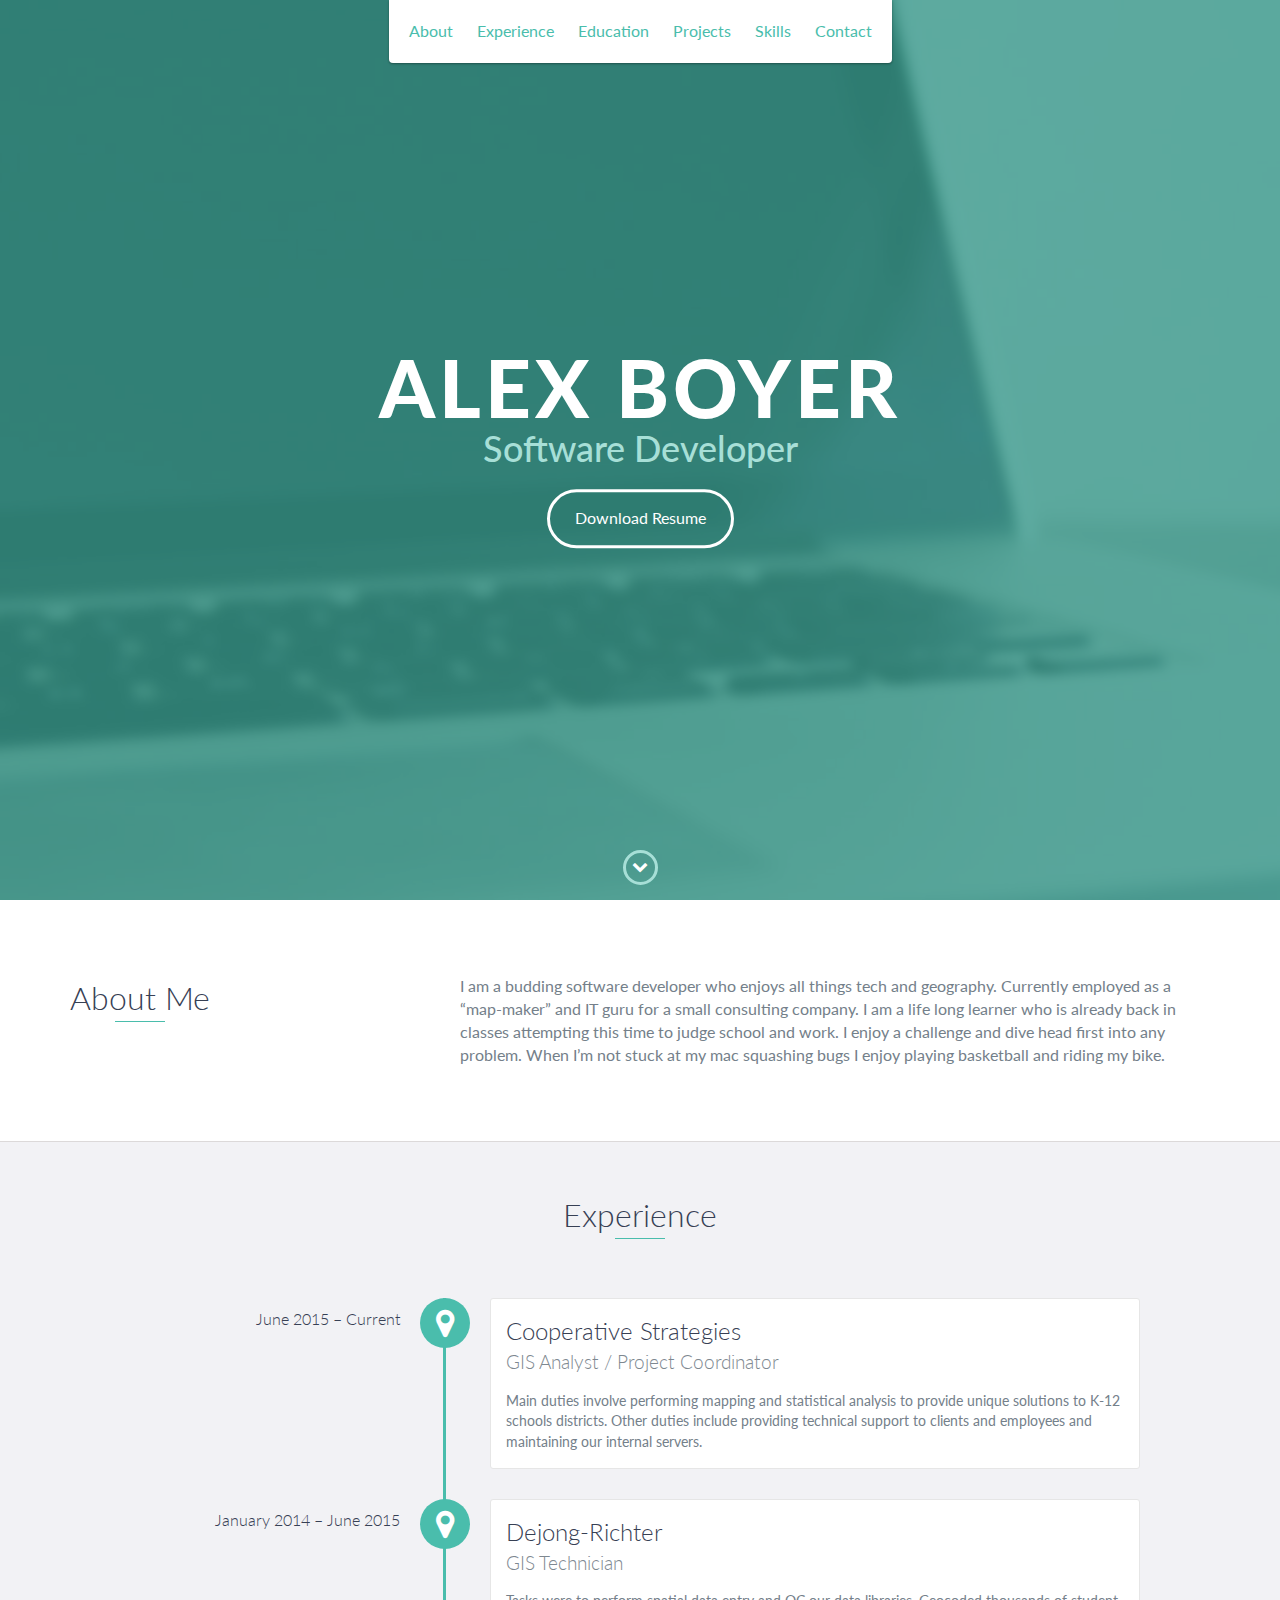
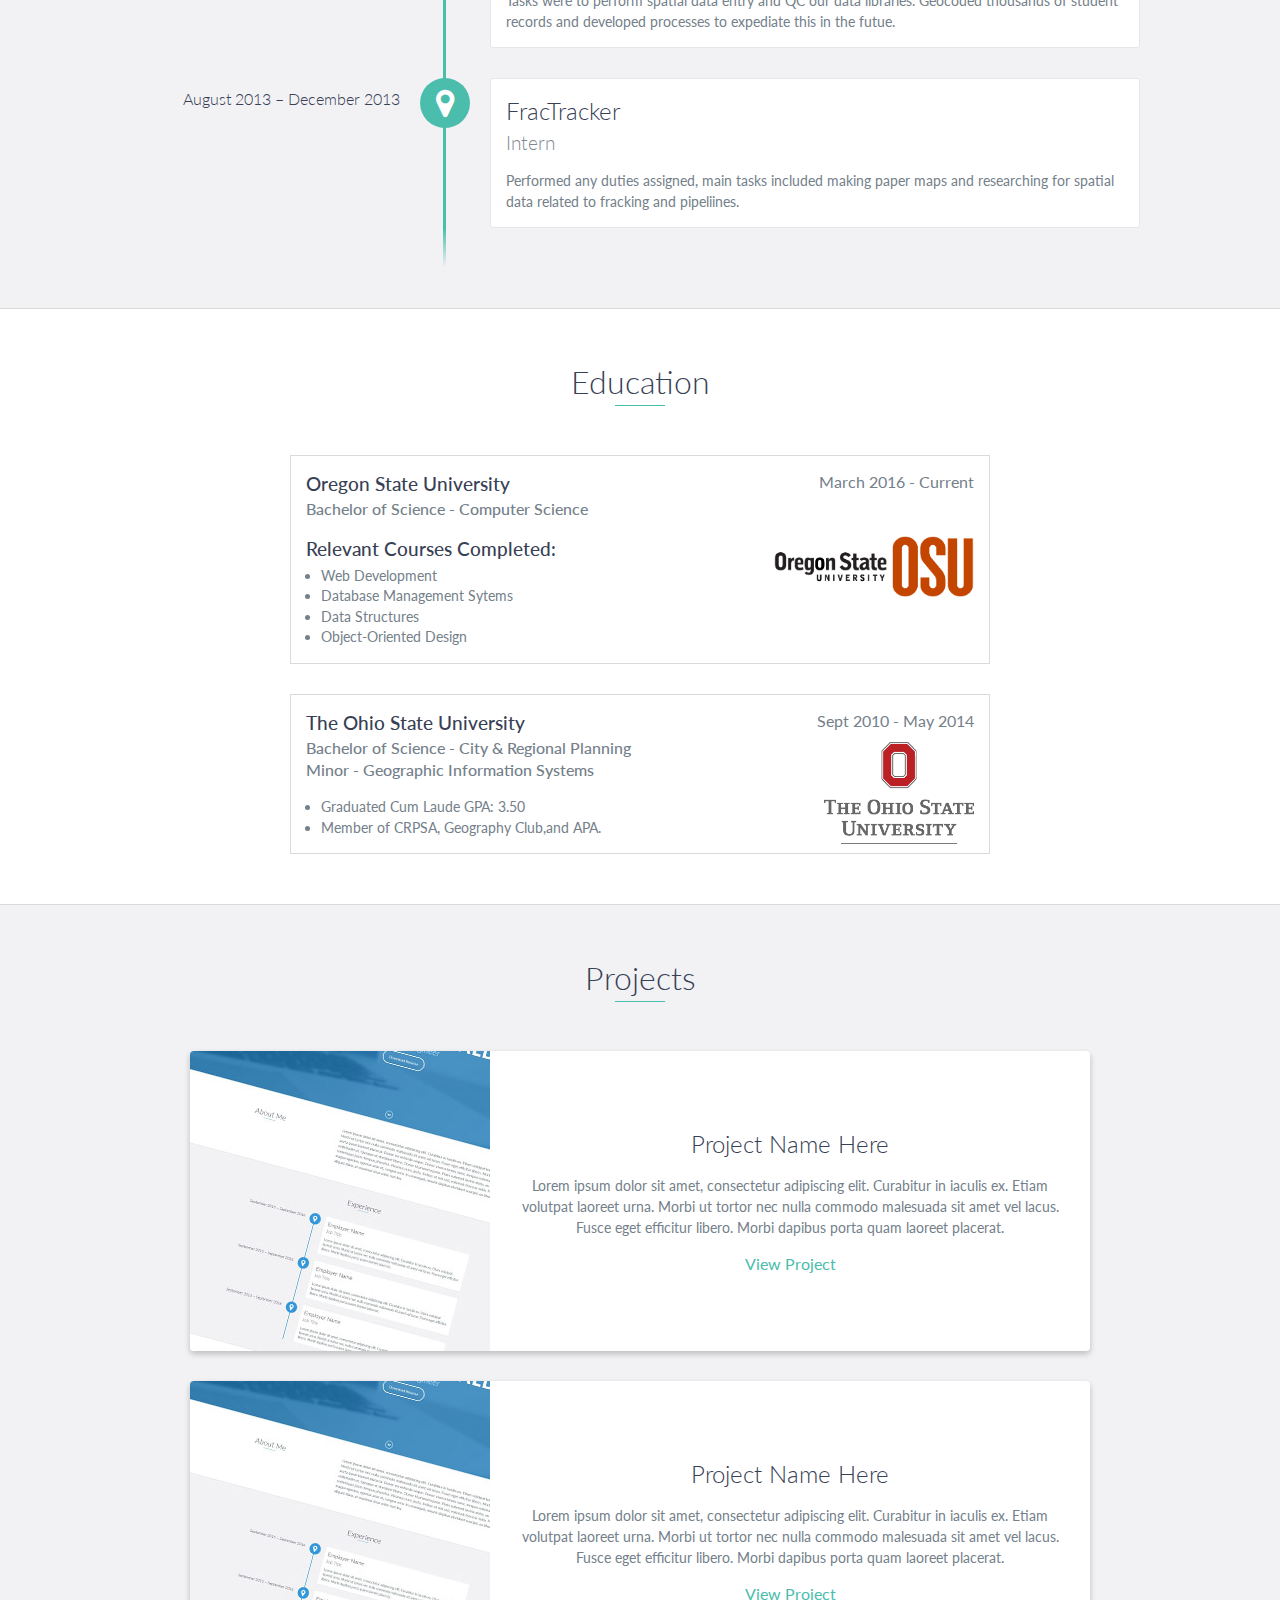
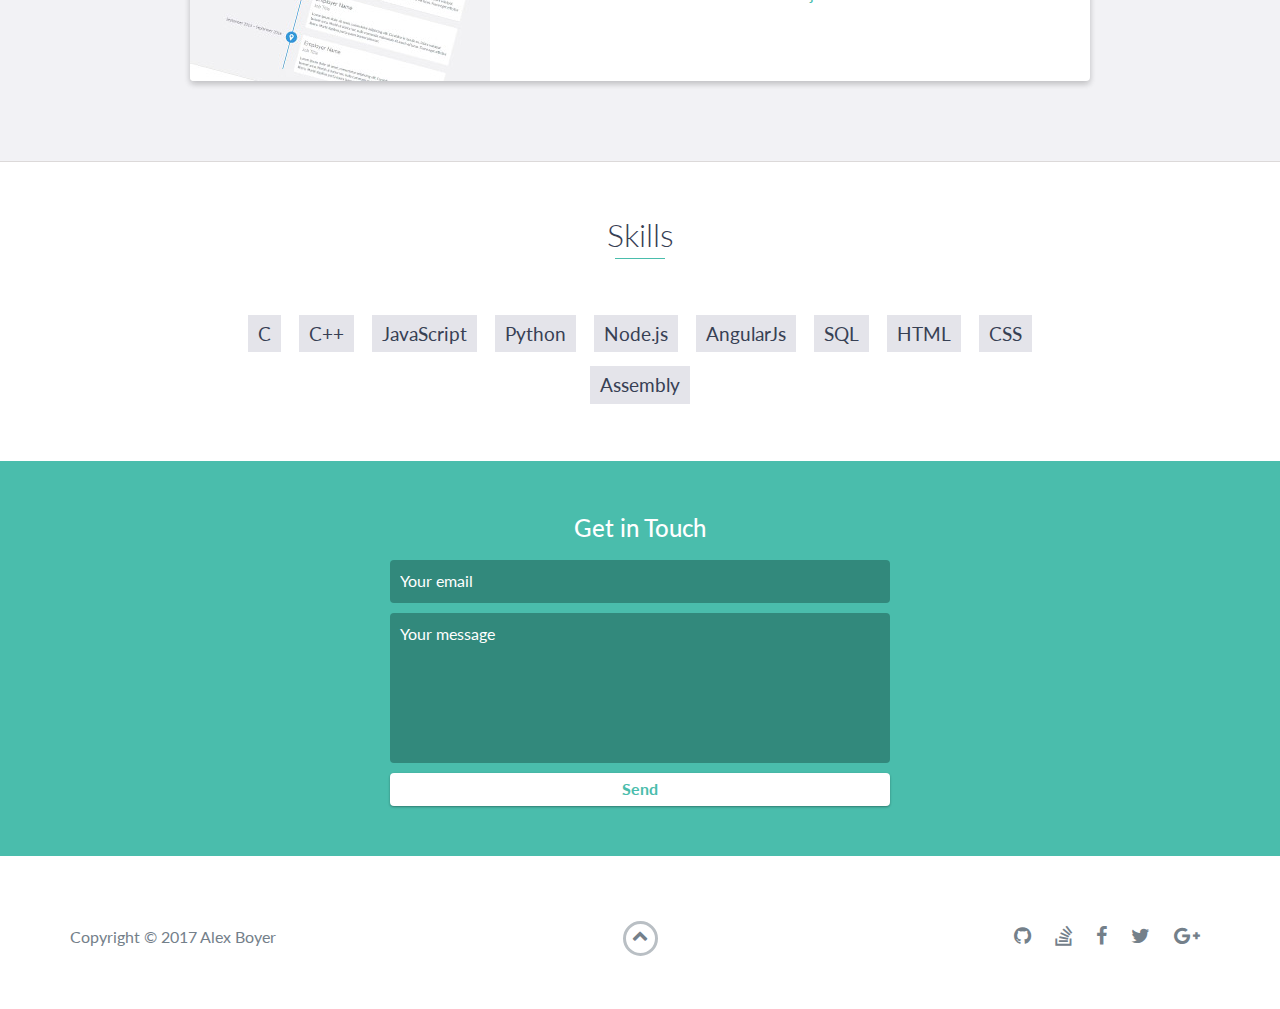
==== commit 57a4f932: "change overall color scheme" ====
--- a/index.html
+++ b/index.html
@@ -93,7 +93,7 @@
                 </p>
             </div>
 
-            <div data-date="December 2013 – June 2015">
+            <div data-date="January 2014 – June 2015">
                 <h3>Dejong-Richter</h3>
                 <h4>GIS Technician</h4>
                 <p>
@@ -101,11 +101,11 @@
                 </p>
             </div>
 
-            <div data-date="September 2015 – September 2016">
-                <h3>Employer Name</h3>
-                <h4>Job Title</h4>
+            <div data-date="August 2013 – December 2013">
+                <h3>FracTracker</h3>
+                <h4>Intern</h4>
                 <p>
-                    Lorem ipsum dolor sit amet, consectetur adipiscing elit. Curabitur in iaculis ex. Etiam volutpat laoreet urna. Morbi ut tortor nec nulla commodo malesuada sit amet vel lacus. Fusce eget efficitur libero. Morbi dapibus porta quam laoreet placerat.
+                    Performed any duties assigned, main tasks included making paper maps and researching for  spatial data related to fracking and pipeliines.
                 </p>
             </div>
         </div>
@@ -168,7 +168,7 @@
                         <p>
                             Lorem ipsum dolor sit amet, consectetur adipiscing elit. Curabitur in iaculis ex. Etiam volutpat laoreet urna. Morbi ut tortor nec nulla commodo malesuada sit amet vel lacus. Fusce eget efficitur libero. Morbi dapibus porta quam laoreet placerat.
                         </p>
-                        <a href="#">View Project</a>
+                        <a class="link-text" href="#">View Project</a>
                     </div>
                     <!-- End .project-info -->
                 </div>
@@ -184,7 +184,7 @@
                         <p>
                             Lorem ipsum dolor sit amet, consectetur adipiscing elit. Curabitur in iaculis ex. Etiam volutpat laoreet urna. Morbi ut tortor nec nulla commodo malesuada sit amet vel lacus. Fusce eget efficitur libero. Morbi dapibus porta quam laoreet placerat.
                         </p>
-                        <a href="#">View Project</a>
+                        <a class="link-text" href="#">View Project</a>
                     </div>
                     <!-- End .project-info -->
                 </div>
@@ -197,32 +197,16 @@
     <div id="skills">
         <h2 class="heading">Skills</h2>
         <ul>
+            <li>C</li>
+            <li>C++</li>
             <li>JavaScript</li>
             <li>Python</li>
-            <li>Ruby</li>
-            <li>Go</li>
             <li>Node.js</li>
             <li>AngularJs</li>
-            <li>React</li>
-            <li>Elixir</li>
-            <li>Java</li>
-            <li>C</li>
-            <li>C#</li>
-            <li>C++</li>
-            <li>Ruby on Rails</li>
-            <li>JavaScript</li>
-            <li>Python</li>
-            <li>Ruby</li>
-            <li>Go</li>
-            <li>Node.js</li>
-            <li>AngularJs</li>
-            <li>React</li>
-            <li>Elixir</li>
-            <li>Java</li>
-            <li>C</li>
-            <li>C#</li>
-            <li>C++</li>
-            <li>Ruby on Rails</li>
+            <li>SQL</li>
+            <li>HTML</li>
+            <li>CSS</li>
+            <li>Assembly</li>
         </ul>
     </div>
     <!-- End #skills -->
--- a/css/styles.css
+++ b/css/styles.css
@@ -9,4 +9,4 @@
     Description: This file contains all the styles associated with the page
     that don't come from third party libraries. This file gets compiled using
     Gulp and send to the /css folder which is then loaded on the page.
-*/body{font-family:'Lato', sans-serif;font-size:16px}body.active{overflow:hidden;z-index:-1}.no-js #experience-timeline>div{background:#fff;padding:10px;margin-bottom:10px;border:1px solid #dcd9d9}.no-js #experience-timeline>div h3{font-size:1.5em;font-weight:300;color:#374054;display:inline-block;margin:0}.no-js #experience-timeline>div h4{font-size:1.2em;font-weight:300;color:#7e8890;margin:0 0 15px 0}.no-js #experience-timeline>div p{color:#74808a;font-size:0.9em;margin:0}.no-js #experience-timeline:before,.no-js #experience-timeline:after{content:none}@-webkit-keyframes dropHeader{0%{-webkit-transform:translateY(-100%);transform:translateY(-100%)}100%{-webkit-transform:translateY(0);transform:translateY(0)}}@keyframes dropHeader{0%{-webkit-transform:translateY(-100%);transform:translateY(-100%)}100%{-webkit-transform:translateY(0);transform:translateY(0)}}header{position:absolute;top:0;left:0;right:0;text-align:center;z-index:10;-webkit-animation-name:dropHeader;animation-name:dropHeader;-webkit-animation-iteration-count:1;animation-iteration-count:1;-webkit-animation-timing-function:ease;animation-timing-function:ease;-webkit-animation-duration:0.75s;animation-duration:0.75s}header ul{display:inline-block;background:#fff;text-align:center;padding:10px;margin:0;border-bottom-right-radius:4px;border-bottom-left-radius:4px}header li{display:inline-block}header a{display:block;color:#3498db;padding:10px}header a:hover{color:#217dbb;text-decoration:none;background:#eee;border-radius:4px}header a:focus{color:#3498db;text-decoration:none}header.active{display:block}header.sticky{position:fixed;z-index:999}#menu.active{display:block}#mobile-menu-open{display:none;cursor:pointer;position:fixed;right:15px;top:10px;color:#3498db;font-size:1.5em;z-index:20;padding:0 7px;border-radius:4px;background:#fff}#mobile-menu-close{display:none;text-align:right;width:100%;background:#fff;font-size:1.5em;padding-right:15px;padding-top:10px;cursor:pointer;color:#3498db}#mobile-menu-close span{font-size:0.5em;text-transform:uppercase}#mobile-menu-close i{vertical-align:middle}footer{padding:50px 0}.copyright{padding-top:20px}.copyright p{margin:0;color:#74808a}.top{text-align:center}.top span{cursor:pointer;display:block;margin:15px auto 0 auto;width:35px;height:35px;border-radius:50%;border:3px solid #b9bfc4;text-align:center}.top i{color:#74808a}.social{text-align:right}.social ul{margin:5px 0 0 0;padding:0}.social li{display:inline-block;font-size:1.25em;list-style:none}.social a{display:block;color:#74808a;padding:10px}.social a:hover{color:#3498db}.btn-rounded-white{display:inline-block;color:#fff;padding:15px 25px;border:3px solid #fff;border-radius:30px;transition:.5s ease all}.btn-rounded-white:hover{color:#3498db;background:#fff;text-decoration:none}.shadow{box-shadow:0 1px 3px rgba(0,0,0,0.12),0 1px 2px rgba(0,0,0,0.24)}.shadow-large{box-shadow:0 3px 6px rgba(0,0,0,0.08),0 3px 6px rgba(0,0,0,0.15)}.heading{position:relative;display:inline-block;font-size:2em;font-weight:300;margin:0 0 30px 0}.heading:after{position:absolute;content:'';top:100%;height:1px;width:50px;left:0;right:0;margin:0 auto;background:#3498db}.background-alt{background:#f2f2f5}#lead{position:relative;height:100vh;min-height:500px;max-height:1080px;background:url(../images/lead-bg.jpg);background-size:cover;padding:15px;overflow:hidden}#lead-content{position:absolute;z-index:10;top:50%;left:50%;-webkit-transform:translate(-50%, -50%);transform:translate(-50%, -50%);text-align:center}#lead-content h1,#lead-content h2{margin:0}#lead-content h1{color:#fff;font-weight:900;font-size:5em;text-transform:uppercase;letter-spacing:0.05em;line-height:0.9em}#lead-content h2{color:#a0cfee;font-weight:500;font-size:2.25em;margin-bottom:15px}#lead-overlay{position:absolute;height:100%;width:100%;top:0;right:0;bottom:0;left:0;background:rgba(33,125,187,0.8);z-index:1}#lead-down{position:absolute;left:0;right:0;width:100%;text-align:center;z-index:10;bottom:15px;color:#fff}#lead-down span{cursor:pointer;display:block;margin:0 auto;width:35px;height:35px;border-radius:50%;border:3px solid #a0cfee;text-align:center}#lead-down i{-webkit-animation:pulsate 1.5s ease;animation:pulsate 1.5s ease;-webkit-animation-iteration-count:infinite;animation-iteration-count:infinite;padding-top:5px}@-webkit-keyframes pulsate{0%{-webkit-transform:scale(1, 1);transform:scale(1, 1)}50%{-webkit-transform:scale(1.2, 1.2);transform:scale(1.2, 1.2)}100%{-webkit-transform:scale(1, 1);transform:scale(1, 1)}}@keyframes pulsate{0%{-webkit-transform:scale(1, 1);transform:scale(1, 1)}50%{-webkit-transform:scale(1.2, 1.2);transform:scale(1.2, 1.2)}100%{-webkit-transform:scale(1, 1);transform:scale(1, 1)}}#about{padding:75px 15px;border-bottom:1px solid #dcd9d9}#about h2{color:#374054}#about p{color:#74808a;margin:0}#experience{padding:50px 15px;text-align:center;border-bottom:1px solid #dcd9d9}#experience h2{color:#374054}#experience-timeline{margin:30px auto 0 auto;position:relative;max-width:1000px}#experience-timeline:before{position:absolute;content:'';top:0;bottom:0;left:303px;right:auto;height:100%;width:3px;background:#3498db;z-index:0}#experience-timeline:after{position:absolute;content:'';width:3px;height:40px;background:#3498db;background:linear-gradient(to bottom, #3498db, rgba(52,152,219,0));top:100%;left:303px}.vtimeline-content{margin-left:350px;background:#fff;border:1px solid #e6e6e6;padding:15px;border-radius:3px;text-align:left}.vtimeline-content h3{font-size:1.5em;font-weight:300;color:#374054;display:inline-block;margin:0}.vtimeline-content h4{font-size:1.2em;font-weight:300;color:#7e8890;margin:0 0 15px 0}.vtimeline-content p{color:#74808a;font-size:0.9em;margin:0}.vtimeline-point{position:relative;display:block;vertical-align:top;margin-bottom:30px}.vtimeline-icon{position:relative;color:#fff;width:50px;height:50px;background:#3498db;border-radius:50%;float:left;z-index:99;margin-left:280px}.vtimeline-icon i{display:block;font-size:2em;margin-top:10px}.vtimeline-date{width:260px;text-align:right;position:absolute;left:0;top:10px;font-weight:300;color:#374054}#education{padding:50px 15px 20px 15px;border-bottom:1px solid #dcd9d9;text-align:center}#education h2{color:#374054;margin-bottom:50px}.education-block{max-width:700px;margin:0 auto 30px auto;padding:15px;border:1px solid #dcd9d9;text-align:left}.education-block #beaver-image{float:right;max-width:200px}.education-block #buckeye-image{margin-top:-55px;float:right;max-width:150px;padding-top:0px}.education-block span{color:#74808a;float:right}.education-block h3{font-weight:500;float:left;margin:0;color:#374054}.education-block h4{color:#74808a;clear:both;font-weight:500;margin:0 0 0 0}.education-block #minor-text{margin:0 0 15px 0}.education-block p,.education-block ul{margin:0;color:#74808a;font-size:0.9em}.education-block ul{padding:30px 0 0 15px}.education-block #relevant-courses{margin:0 0 15px 0}.education-block #second-ul{padding:0 0 0 15px}#projects{padding:50px 15px;border-bottom:1px solid #dcd9d9;text-align:center}#projects h2{color:#374054;margin-bottom:50px}.project{position:relative;max-width:900px;margin:0 auto 30px auto;overflow:hidden;background:#fff;border-radius:4px}.project-image{float:left}.project-info{position:absolute;top:50%;-webkit-transform:translateY(-50%);transform:translateY(-50%);margin-left:300px;padding:15px}.project-info h3{font-size:1.5em;font-weight:300;color:#374054;margin:0 0 15px 0}.project-info p{color:#74808a;margin:0 0 15px 0;font-size:0.9em}#skills{padding:50px 15px;text-align:center}#skills h2{color:#374054;margin-bottom:50px}#skills ul{display:block;margin:0 auto;padding:0;max-width:800px}#skills li{display:inline-block;margin:7px;padding:5px 10px;color:#374054;background:#e4e4ea;list-style:none;cursor:default;font-size:1.2em}#contact{padding:50px 15px;background:#3498db;text-align:center}#contact h2{margin:0 0 15px 0;color:#fff;font-weight:500}#contact-form{max-width:500px;margin:0 auto}#contact-form input,#contact-form textarea{display:block;width:100%;padding:10px;border-radius:4px;border:none;margin-bottom:10px;background:#1d6fa5;color:#fff;transition:.5s ease all}#contact-form input::-webkit-input-placeholder,#contact-form textarea::-webkit-input-placeholder{color:#fff}#contact-form input:-moz-placeholder,#contact-form textarea:-moz-placeholder{color:#fff;opacity:1}#contact-form input::-moz-placeholder,#contact-form textarea::-moz-placeholder{color:#fff;opacity:1}#contact-form input:-ms-input-placeholder,#contact-form textarea:-ms-input-placeholder{color:#fff}#contact-form input:focus,#contact-form textarea:focus{outline:none;background:#16527a}#contact-form textarea{height:150px;resize:none}#contact-form button{display:block;width:100%;background:#fff;border-radius:4px;padding:5px 10px;border:none;color:#3498db;font-weight:700;box-shadow:0 1px 3px rgba(0,0,0,0.12),0 1px 2px rgba(0,0,0,0.24);transition:.5s ease all}#contact-form button:hover{box-shadow:0 10px 20px rgba(0,0,0,0.19),0 6px 6px rgba(0,0,0,0.23)}@media only screen and (max-width: 750px){#experience-timeline:before,#experience-timeline:after{left:23px}.vtimeline-date{width:auto;text-align:left;position:relative;margin-bottom:15px;display:block;margin-left:70px}.vtimeline-icon{margin-left:0}.vtimeline-content{margin-left:70px}}@media only screen and (max-width: 992px){#lead{height:auto;min-height:auto;max-height:auto;padding:100px 15px}#lead-content{position:relative;-webkit-transform:none;transform:none;left:auto;top:auto}#lead-content h1{font-size:3em}#lead-content h2{font-size:1.75em}#about{text-align:center}#about p{text-align:left}}@media only screen and (max-width: 768px){header{position:fixed;display:none;z-index:999;-webkit-animation:none;animation:none;bottom:0;height:100%}#mobile-menu-open,#mobile-menu-close{display:block}#menu{height:100%;overflow-y:auto;box-shadow:none;border-radius:0;width:100%}#menu li{display:block;margin-bottom:10px}#lead-content h1{font-size:2em}#lead-content h2{font-size:1.3em}#lead-content a{padding:10px 20px}#lead-down{display:none}.education-block h3,.education-block span{float:none}.project-image{display:none}.project-info{position:relative;margin:0;top:auto;-webkit-transform:none;transform:none}footer{text-align:center}.social{text-align:center}}@media only screen and (max-width: 480px){#lead-content h1{font-size:1.5em}#lead-content h2{font-size:1em}#lead-content a{font-size:0.9em;padding:5px 10px}}
+*/body{font-family:'Lato', sans-serif;font-size:16px}body.active{overflow:hidden;z-index:-1}.no-js #experience-timeline>div{background:#fff;padding:10px;margin-bottom:10px;border:1px solid #dcd9d9}.no-js #experience-timeline>div h3{font-size:1.5em;font-weight:300;color:#374054;display:inline-block;margin:0}.no-js #experience-timeline>div h4{font-size:1.2em;font-weight:300;color:#7e8890;margin:0 0 15px 0}.no-js #experience-timeline>div p{color:#74808a;font-size:0.9em;margin:0}.no-js #experience-timeline:before,.no-js #experience-timeline:after{content:none}@-webkit-keyframes dropHeader{0%{-webkit-transform:translateY(-100%);transform:translateY(-100%)}100%{-webkit-transform:translateY(0);transform:translateY(0)}}@keyframes dropHeader{0%{-webkit-transform:translateY(-100%);transform:translateY(-100%)}100%{-webkit-transform:translateY(0);transform:translateY(0)}}header{position:absolute;top:0;left:0;right:0;text-align:center;z-index:10;-webkit-animation-name:dropHeader;animation-name:dropHeader;-webkit-animation-iteration-count:1;animation-iteration-count:1;-webkit-animation-timing-function:ease;animation-timing-function:ease;-webkit-animation-duration:0.75s;animation-duration:0.75s}header ul{display:inline-block;background:#fff;text-align:center;padding:10px;margin:0;border-bottom-right-radius:4px;border-bottom-left-radius:4px}header li{display:inline-block}header a{display:block;color:#4ABDAC;padding:10px}header a:hover{color:#399b8d;text-decoration:none;background:#eee;border-radius:4px}header a:focus{color:#4ABDAC;text-decoration:none}header.active{display:block}header.sticky{position:fixed;z-index:999}#menu.active{display:block}#mobile-menu-open{display:none;cursor:pointer;position:fixed;right:15px;top:10px;color:#4ABDAC;font-size:1.5em;z-index:20;padding:0 7px;border-radius:4px;background:#fff}#mobile-menu-close{display:none;text-align:right;width:100%;background:#fff;font-size:1.5em;padding-right:15px;padding-top:10px;cursor:pointer;color:#4ABDAC}#mobile-menu-close span{font-size:0.5em;text-transform:uppercase}#mobile-menu-close i{vertical-align:middle}footer{padding:50px 0}.copyright{padding-top:20px}.copyright p{margin:0;color:#74808a}.top{text-align:center}.top span{cursor:pointer;display:block;margin:15px auto 0 auto;width:35px;height:35px;border-radius:50%;border:3px solid #b9bfc4;text-align:center}.top i{color:#74808a}.social{text-align:right}.social ul{margin:5px 0 0 0;padding:0}.social li{display:inline-block;font-size:1.25em;list-style:none}.social a{display:block;color:#74808a;padding:10px}.social a:hover{color:#4ABDAC}.btn-rounded-white{display:inline-block;color:#fff;padding:15px 25px;border:3px solid #fff;border-radius:30px;transition:.5s ease all}.btn-rounded-white:hover{color:#4ABDAC;background:#fff;text-decoration:none}.shadow{box-shadow:0 1px 3px rgba(0,0,0,0.12),0 1px 2px rgba(0,0,0,0.24)}.shadow-large{box-shadow:0 3px 6px rgba(0,0,0,0.08),0 3px 6px rgba(0,0,0,0.15)}.heading{position:relative;display:inline-block;font-size:2em;font-weight:300;margin:0 0 30px 0}.heading:after{position:absolute;content:'';top:100%;height:1px;width:50px;left:0;right:0;margin:0 auto;background:#4ABDAC}.background-alt{background:#f2f2f5}#lead{position:relative;height:100vh;min-height:500px;max-height:1080px;background:url(../images/lead-bg.jpg);background-size:cover;padding:15px;overflow:hidden}#lead-content{position:absolute;z-index:10;top:50%;left:50%;-webkit-transform:translate(-50%, -50%);transform:translate(-50%, -50%);text-align:center}#lead-content h1,#lead-content h2{margin:0}#lead-content h1{color:#fff;font-weight:900;font-size:5em;text-transform:uppercase;letter-spacing:0.05em;line-height:0.9em}#lead-content h2{color:#a7dfd7;font-weight:500;font-size:2.25em;margin-bottom:15px}#lead-overlay{position:absolute;height:100%;width:100%;top:0;right:0;bottom:0;left:0;background:rgba(57,155,141,0.8);z-index:1}#lead-down{position:absolute;left:0;right:0;width:100%;text-align:center;z-index:10;bottom:15px;color:#fff}#lead-down span{cursor:pointer;display:block;margin:0 auto;width:35px;height:35px;border-radius:50%;border:3px solid #a7dfd7;text-align:center}#lead-down i{-webkit-animation:pulsate 1.5s ease;animation:pulsate 1.5s ease;-webkit-animation-iteration-count:infinite;animation-iteration-count:infinite;padding-top:5px}@-webkit-keyframes pulsate{0%{-webkit-transform:scale(1, 1);transform:scale(1, 1)}50%{-webkit-transform:scale(1.2, 1.2);transform:scale(1.2, 1.2)}100%{-webkit-transform:scale(1, 1);transform:scale(1, 1)}}@keyframes pulsate{0%{-webkit-transform:scale(1, 1);transform:scale(1, 1)}50%{-webkit-transform:scale(1.2, 1.2);transform:scale(1.2, 1.2)}100%{-webkit-transform:scale(1, 1);transform:scale(1, 1)}}#about{padding:75px 15px;border-bottom:1px solid #dcd9d9}#about h2{color:#374054}#about p{color:#74808a;margin:0}#experience{padding:50px 15px;text-align:center;border-bottom:1px solid #dcd9d9}#experience h2{color:#374054}#experience-timeline{margin:30px auto 0 auto;position:relative;max-width:1000px}#experience-timeline:before{position:absolute;content:'';top:0;bottom:0;left:303px;right:auto;height:100%;width:3px;background:#4ABDAC;z-index:0}#experience-timeline:after{position:absolute;content:'';width:3px;height:40px;background:#4ABDAC;background:linear-gradient(to bottom, #4ABDAC, rgba(74,189,172,0));top:100%;left:303px}.vtimeline-content{margin-left:350px;background:#fff;border:1px solid #e6e6e6;padding:15px;border-radius:3px;text-align:left}.vtimeline-content h3{font-size:1.5em;font-weight:300;color:#374054;display:inline-block;margin:0}.vtimeline-content h4{font-size:1.2em;font-weight:300;color:#7e8890;margin:0 0 15px 0}.vtimeline-content p{color:#74808a;font-size:0.9em;margin:0}.vtimeline-point{position:relative;display:block;vertical-align:top;margin-bottom:30px}.vtimeline-icon{position:relative;color:#fff;width:50px;height:50px;background:#4ABDAC;border-radius:50%;float:left;z-index:99;margin-left:280px}.vtimeline-icon i{display:block;font-size:2em;margin-top:10px}.vtimeline-date{width:260px;text-align:right;position:absolute;left:0;top:10px;font-weight:300;color:#374054}#education{padding:50px 15px 20px 15px;border-bottom:1px solid #dcd9d9;text-align:center}#education h2{color:#374054;margin-bottom:50px}.education-block{max-width:700px;margin:0 auto 30px auto;padding:15px;border:1px solid #dcd9d9;text-align:left}.education-block #beaver-image{float:right;max-width:200px}.education-block #buckeye-image{margin-top:-55px;float:right;max-width:150px;padding-top:0px}.education-block span{color:#74808a;float:right}.education-block h3{font-weight:500;float:left;margin:0;color:#374054}.education-block h4{color:#74808a;clear:both;font-weight:500;margin:0 0 0 0}.education-block #minor-text{margin:0 0 15px 0}.education-block p,.education-block ul{margin:0;color:#74808a;font-size:0.9em}.education-block ul{padding:30px 0 0 15px}.education-block #relevant-courses{margin:0 0 15px 0}.education-block #second-ul{padding:0 0 0 15px}#projects{padding:50px 15px;border-bottom:1px solid #dcd9d9;text-align:center}#projects h2{color:#374054;margin-bottom:50px}.project{position:relative;max-width:900px;margin:0 auto 30px auto;overflow:hidden;background:#fff;border-radius:4px}.project-image{float:left}.project-info{position:absolute;top:50%;-webkit-transform:translateY(-50%);transform:translateY(-50%);margin-left:300px;padding:15px}.project-info h3{font-size:1.5em;font-weight:300;color:#374054;margin:0 0 15px 0}.project-info p{color:#74808a;margin:0 0 15px 0;font-size:0.9em}.project-info .link-text{color:#4ABDAC}#skills{padding:50px 15px;text-align:center}#skills h2{color:#374054;margin-bottom:50px}#skills ul{display:block;margin:0 auto;padding:0;max-width:800px}#skills li{display:inline-block;margin:7px;padding:5px 10px;color:#374054;background:#e4e4ea;list-style:none;cursor:default;font-size:1.2em}#contact{padding:50px 15px;background:#4ABDAC;text-align:center}#contact h2{margin:0 0 15px 0;color:#fff;font-weight:500}#contact-form{max-width:500px;margin:0 auto}#contact-form input,#contact-form textarea{display:block;width:100%;padding:10px;border-radius:4px;border:none;margin-bottom:10px;background:#32897c;color:#fff;transition:.5s ease all}#contact-form input::-webkit-input-placeholder,#contact-form textarea::-webkit-input-placeholder{color:#fff}#contact-form input:-moz-placeholder,#contact-form textarea:-moz-placeholder{color:#fff;opacity:1}#contact-form input::-moz-placeholder,#contact-form textarea::-moz-placeholder{color:#fff;opacity:1}#contact-form input:-ms-input-placeholder,#contact-form textarea:-ms-input-placeholder{color:#fff}#contact-form input:focus,#contact-form textarea:focus{outline:none;background:#24635a}#contact-form textarea{height:150px;resize:none}#contact-form button{display:block;width:100%;background:#fff;border-radius:4px;padding:5px 10px;border:none;color:#4ABDAC;font-weight:700;box-shadow:0 1px 3px rgba(0,0,0,0.12),0 1px 2px rgba(0,0,0,0.24);transition:.5s ease all}#contact-form button:hover{box-shadow:0 10px 20px rgba(0,0,0,0.19),0 6px 6px rgba(0,0,0,0.23)}@media only screen and (max-width: 750px){#experience-timeline:before,#experience-timeline:after{left:23px}.vtimeline-date{width:auto;text-align:left;position:relative;margin-bottom:15px;display:block;margin-left:70px}.vtimeline-icon{margin-left:0}.vtimeline-content{margin-left:70px}}@media only screen and (max-width: 992px){#lead{height:auto;min-height:auto;max-height:auto;padding:100px 15px}#lead-content{position:relative;-webkit-transform:none;transform:none;left:auto;top:auto}#lead-content h1{font-size:3em}#lead-content h2{font-size:1.75em}#about{text-align:center}#about p{text-align:left}}@media only screen and (max-width: 768px){header{position:fixed;display:none;z-index:999;-webkit-animation:none;animation:none;bottom:0;height:100%}#mobile-menu-open,#mobile-menu-close{display:block}#menu{height:100%;overflow-y:auto;box-shadow:none;border-radius:0;width:100%}#menu li{display:block;margin-bottom:10px}#lead-content h1{font-size:2em}#lead-content h2{font-size:1.3em}#lead-content a{padding:10px 20px}#lead-down{display:none}.education-block h3,.education-block span{float:none}.project-image{display:none}.project-info{position:relative;margin:0;top:auto;-webkit-transform:none;transform:none}footer{text-align:center}.social{text-align:center}}@media only screen and (max-width: 480px){#lead-content h1{font-size:1.5em}#lead-content h2{font-size:1em}#lead-content a{font-size:0.9em;padding:5px 10px}}
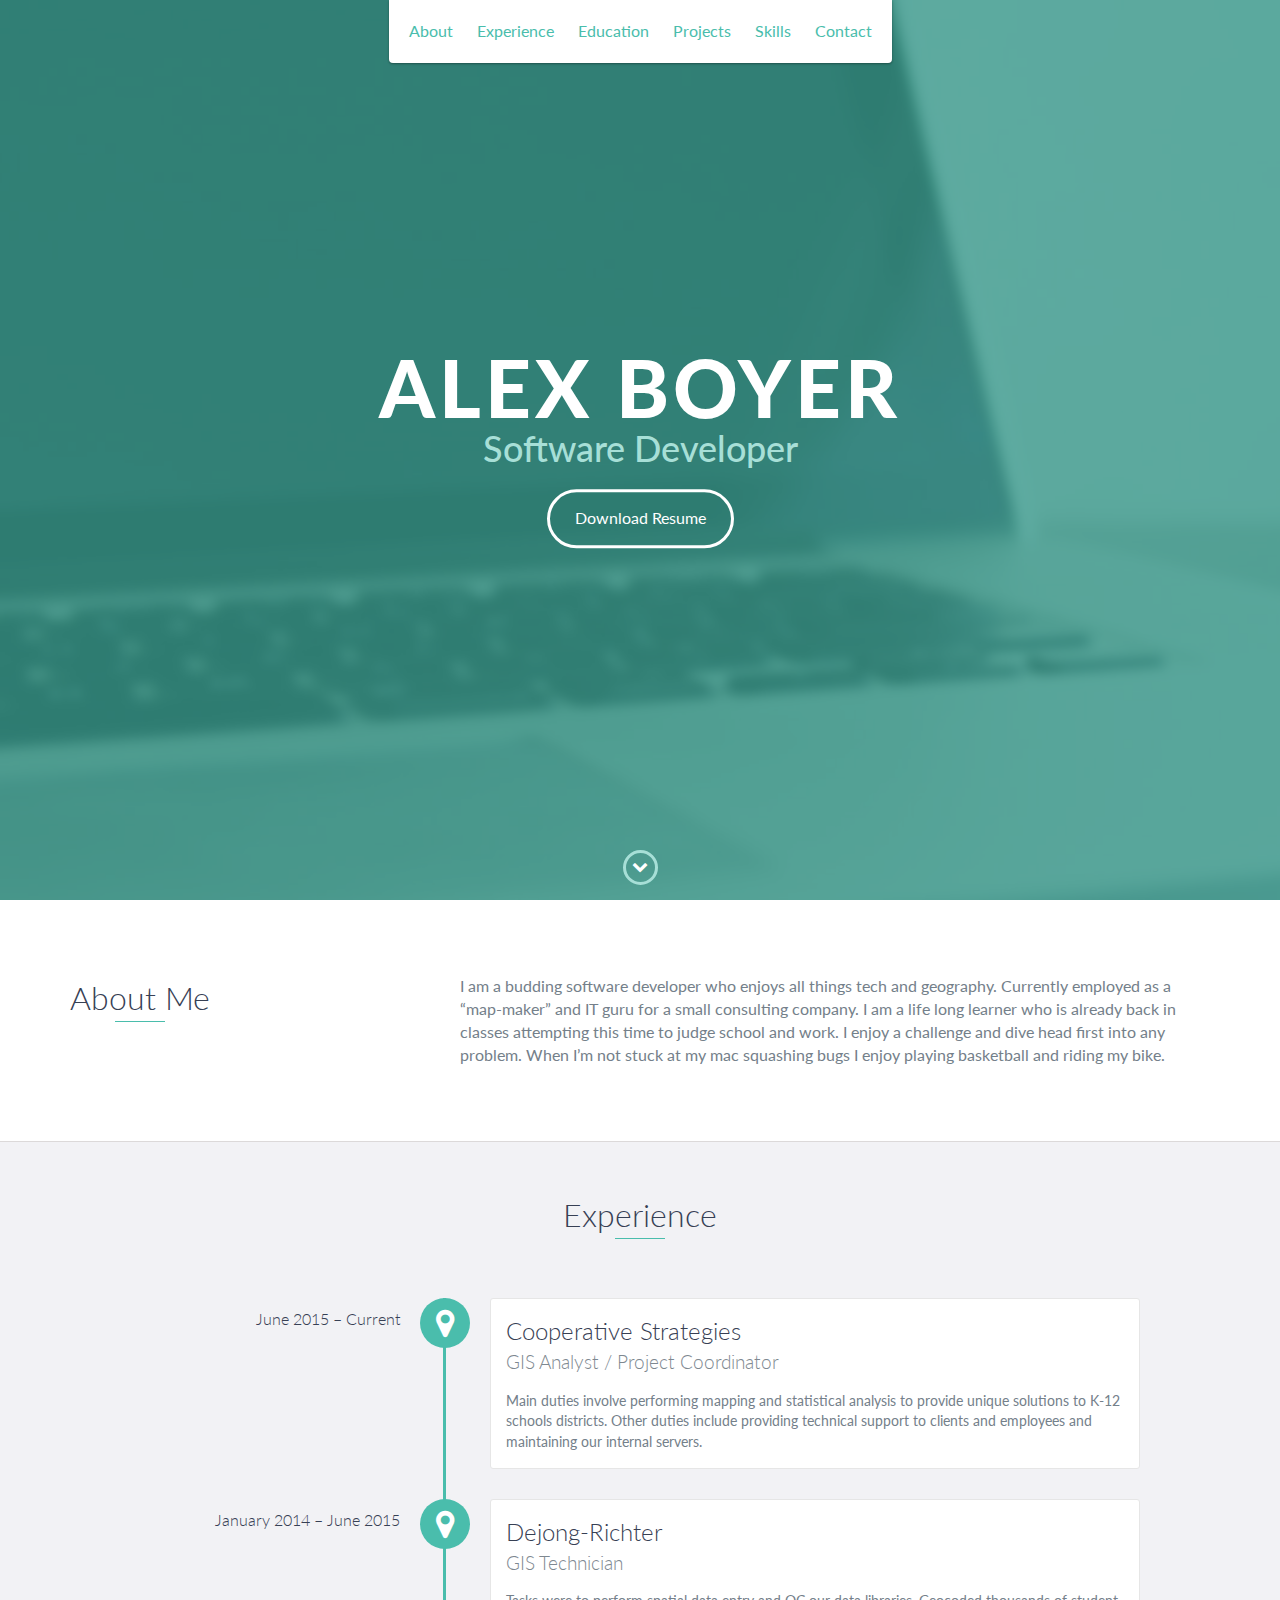
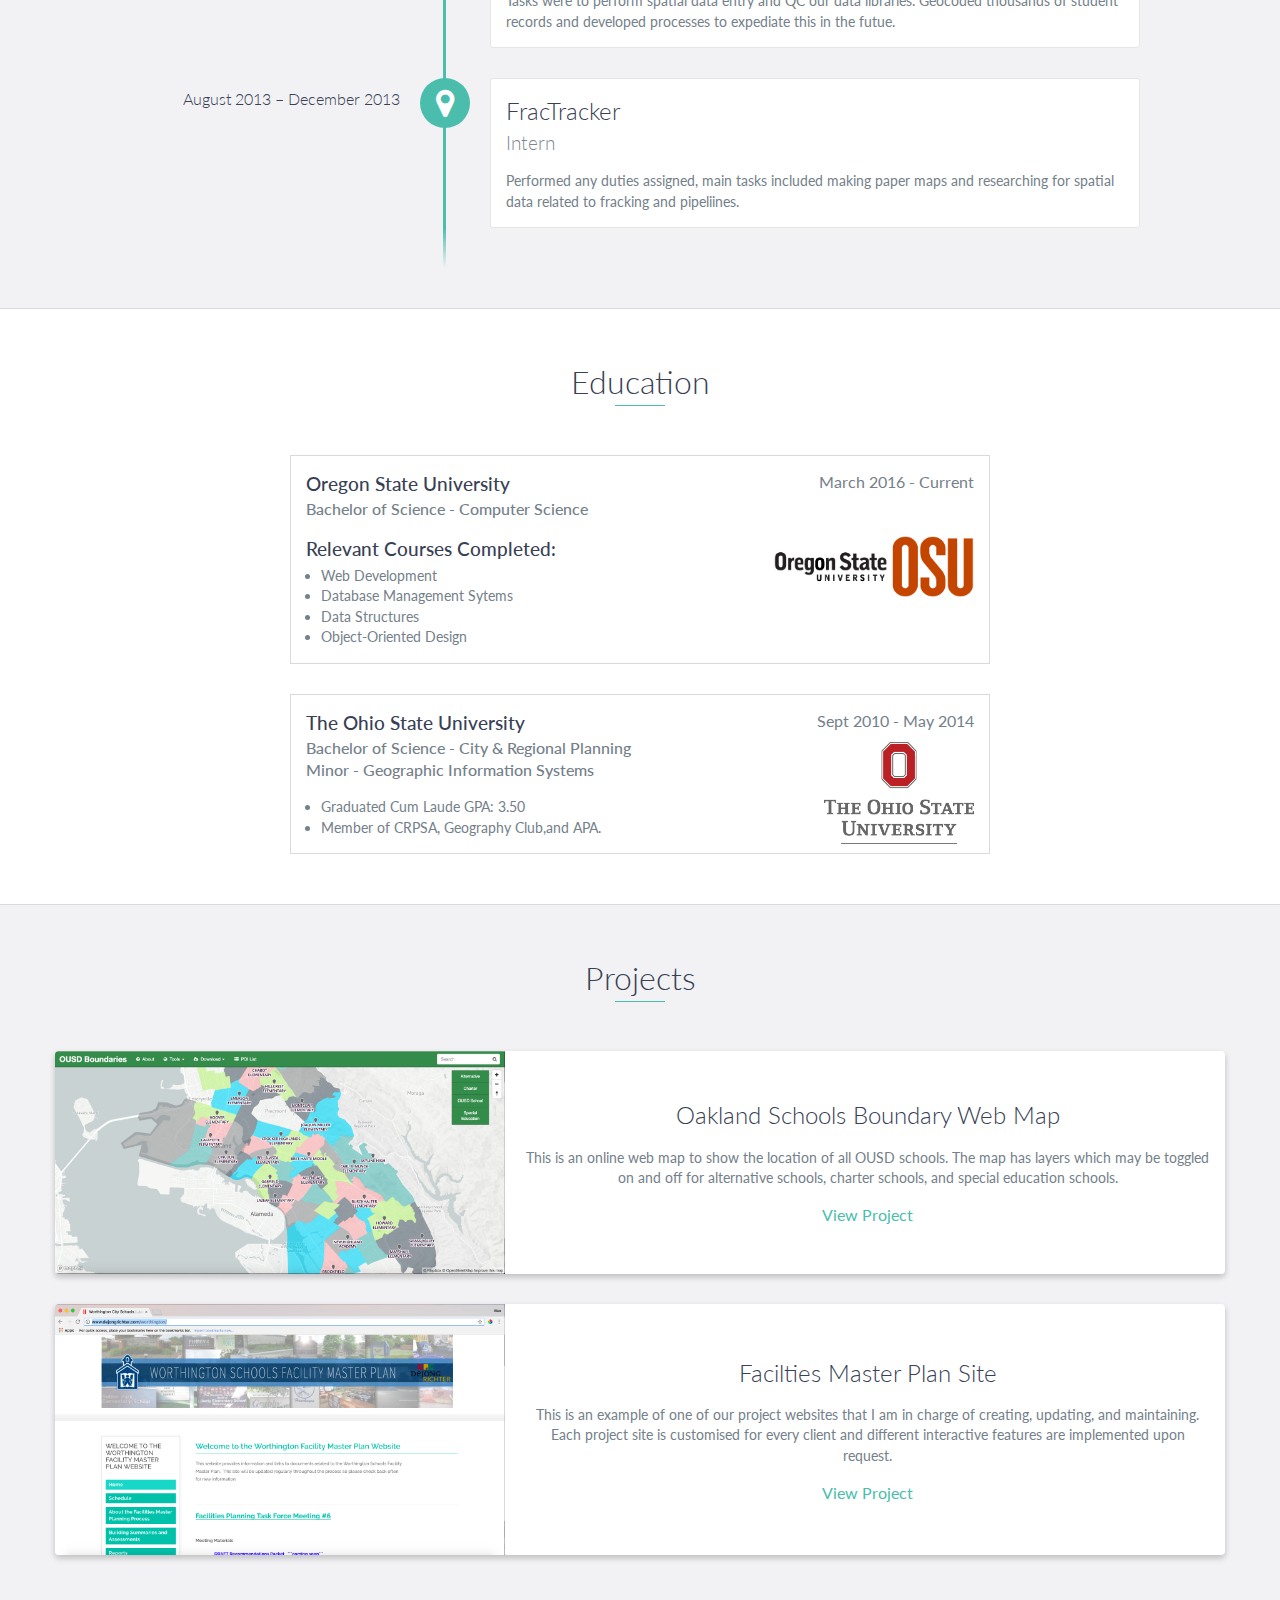
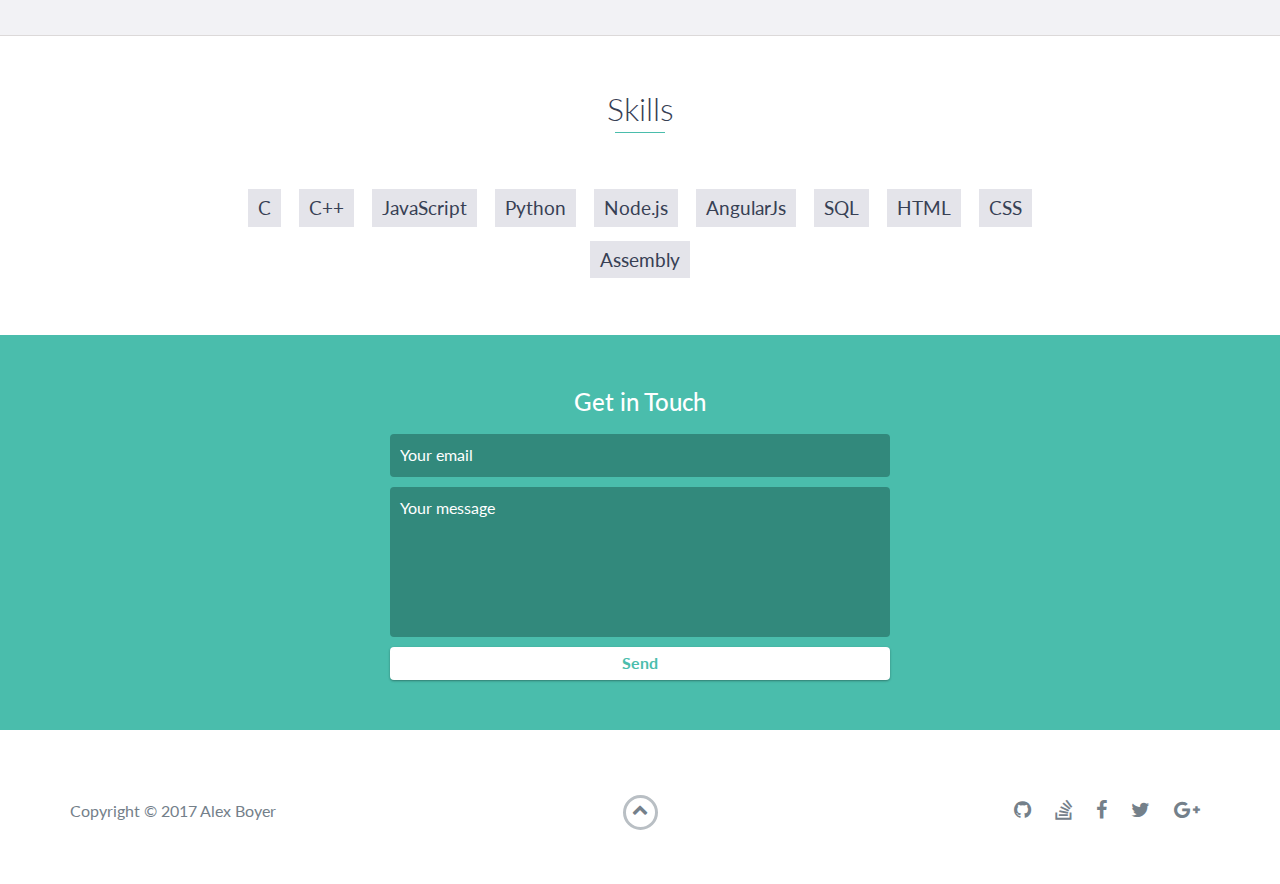
==== commit 47108e19: "finished site" ====
--- a/index.html
+++ b/index.html
@@ -49,7 +49,7 @@
         <div id="lead-content">
             <h1>Alex Boyer</h1>
             <h2>Software Developer</h2>
-            <a href="#" class="btn-rounded-white">Download Resume</a>
+            <a href="images/Resume_20170513.pdf" target="_blank" class="btn-rounded-white">Download Resume</a>
         </div>
         <!-- End #lead-content -->
 
@@ -160,31 +160,30 @@
             <div class="row">
                 <div class="project shadow-large">
                     <div class="project-image">
-                        <img src="images/project.jpg" />
+                        <img class = "webmap " src="images/webmap.png" />
                     </div>
                     <!-- End .project-image -->
                     <div class="project-info">
-                        <h3>Project Name Here</h3>
+                        <h3>Oakland Schools Boundary Web Map</h3>
                         <p>
-                            Lorem ipsum dolor sit amet, consectetur adipiscing elit. Curabitur in iaculis ex. Etiam volutpat laoreet urna. Morbi ut tortor nec nulla commodo malesuada sit amet vel lacus. Fusce eget efficitur libero. Morbi dapibus porta quam laoreet placerat.
+                            This is an online web map to show the location of all OUSD schools. The map has layers which may be toggled on and off for alternative schools, charter schools, and special education schools.
                         </p>
-                        <a class="link-text" href="#">View Project</a>
+                        <a class="link-text" href="https://aboyer3.github.io/Oakland_Map/">View Project</a>
                     </div>
                     <!-- End .project-info -->
                 </div>
-                <!-- End .project -->
 
                 <div class="project shadow-large">
                     <div class="project-image">
-                        <img src="images/project.jpg" />
+                        <img class ="webmap" src="images/facilites_web.png" />
                     </div>
                     <!-- End .project-image -->
                     <div class="project-info">
-                        <h3>Project Name Here</h3>
+                        <h3>Facilties Master Plan Site</h3>
                         <p>
-                            Lorem ipsum dolor sit amet, consectetur adipiscing elit. Curabitur in iaculis ex. Etiam volutpat laoreet urna. Morbi ut tortor nec nulla commodo malesuada sit amet vel lacus. Fusce eget efficitur libero. Morbi dapibus porta quam laoreet placerat.
+                             This is an example of one of our project websites that I am in charge of creating, updating, and maintaining. Each project site is customised for every client and different interactive features are implemented upon request.
                         </p>
-                        <a class="link-text" href="#">View Project</a>
+                        <a class="link-text" href="http://www.dejongrichter.com/worthington/">View Project</a>
                     </div>
                     <!-- End .project-info -->
                 </div>
@@ -241,7 +240,7 @@
                 <div class="col-sm-5 social">
                     <ul>
                         <li>
-                            <a href="https://github.com/" target="_blank"><i class="fa fa-github" aria-hidden="true"></i></a>
+                            <a href="https://github.com/aboyer3" target="_blank"><i class="fa fa-github" aria-hidden="true"></i></a>
                         </li>
                         <li>
                             <a href="https://stackoverflow.com/" target="_blank"><i class="fa fa-stack-overflow" aria-hidden="true"></i></a>
--- a/css/styles.css
+++ b/css/styles.css
@@ -9,4 +9,4 @@
     Description: This file contains all the styles associated with the page
     that don't come from third party libraries. This file gets compiled using
     Gulp and send to the /css folder which is then loaded on the page.
-*/body{font-family:'Lato', sans-serif;font-size:16px}body.active{overflow:hidden;z-index:-1}.no-js #experience-timeline>div{background:#fff;padding:10px;margin-bottom:10px;border:1px solid #dcd9d9}.no-js #experience-timeline>div h3{font-size:1.5em;font-weight:300;color:#374054;display:inline-block;margin:0}.no-js #experience-timeline>div h4{font-size:1.2em;font-weight:300;color:#7e8890;margin:0 0 15px 0}.no-js #experience-timeline>div p{color:#74808a;font-size:0.9em;margin:0}.no-js #experience-timeline:before,.no-js #experience-timeline:after{content:none}@-webkit-keyframes dropHeader{0%{-webkit-transform:translateY(-100%);transform:translateY(-100%)}100%{-webkit-transform:translateY(0);transform:translateY(0)}}@keyframes dropHeader{0%{-webkit-transform:translateY(-100%);transform:translateY(-100%)}100%{-webkit-transform:translateY(0);transform:translateY(0)}}header{position:absolute;top:0;left:0;right:0;text-align:center;z-index:10;-webkit-animation-name:dropHeader;animation-name:dropHeader;-webkit-animation-iteration-count:1;animation-iteration-count:1;-webkit-animation-timing-function:ease;animation-timing-function:ease;-webkit-animation-duration:0.75s;animation-duration:0.75s}header ul{display:inline-block;background:#fff;text-align:center;padding:10px;margin:0;border-bottom-right-radius:4px;border-bottom-left-radius:4px}header li{display:inline-block}header a{display:block;color:#4ABDAC;padding:10px}header a:hover{color:#399b8d;text-decoration:none;background:#eee;border-radius:4px}header a:focus{color:#4ABDAC;text-decoration:none}header.active{display:block}header.sticky{position:fixed;z-index:999}#menu.active{display:block}#mobile-menu-open{display:none;cursor:pointer;position:fixed;right:15px;top:10px;color:#4ABDAC;font-size:1.5em;z-index:20;padding:0 7px;border-radius:4px;background:#fff}#mobile-menu-close{display:none;text-align:right;width:100%;background:#fff;font-size:1.5em;padding-right:15px;padding-top:10px;cursor:pointer;color:#4ABDAC}#mobile-menu-close span{font-size:0.5em;text-transform:uppercase}#mobile-menu-close i{vertical-align:middle}footer{padding:50px 0}.copyright{padding-top:20px}.copyright p{margin:0;color:#74808a}.top{text-align:center}.top span{cursor:pointer;display:block;margin:15px auto 0 auto;width:35px;height:35px;border-radius:50%;border:3px solid #b9bfc4;text-align:center}.top i{color:#74808a}.social{text-align:right}.social ul{margin:5px 0 0 0;padding:0}.social li{display:inline-block;font-size:1.25em;list-style:none}.social a{display:block;color:#74808a;padding:10px}.social a:hover{color:#4ABDAC}.btn-rounded-white{display:inline-block;color:#fff;padding:15px 25px;border:3px solid #fff;border-radius:30px;transition:.5s ease all}.btn-rounded-white:hover{color:#4ABDAC;background:#fff;text-decoration:none}.shadow{box-shadow:0 1px 3px rgba(0,0,0,0.12),0 1px 2px rgba(0,0,0,0.24)}.shadow-large{box-shadow:0 3px 6px rgba(0,0,0,0.08),0 3px 6px rgba(0,0,0,0.15)}.heading{position:relative;display:inline-block;font-size:2em;font-weight:300;margin:0 0 30px 0}.heading:after{position:absolute;content:'';top:100%;height:1px;width:50px;left:0;right:0;margin:0 auto;background:#4ABDAC}.background-alt{background:#f2f2f5}#lead{position:relative;height:100vh;min-height:500px;max-height:1080px;background:url(../images/lead-bg.jpg);background-size:cover;padding:15px;overflow:hidden}#lead-content{position:absolute;z-index:10;top:50%;left:50%;-webkit-transform:translate(-50%, -50%);transform:translate(-50%, -50%);text-align:center}#lead-content h1,#lead-content h2{margin:0}#lead-content h1{color:#fff;font-weight:900;font-size:5em;text-transform:uppercase;letter-spacing:0.05em;line-height:0.9em}#lead-content h2{color:#a7dfd7;font-weight:500;font-size:2.25em;margin-bottom:15px}#lead-overlay{position:absolute;height:100%;width:100%;top:0;right:0;bottom:0;left:0;background:rgba(57,155,141,0.8);z-index:1}#lead-down{position:absolute;left:0;right:0;width:100%;text-align:center;z-index:10;bottom:15px;color:#fff}#lead-down span{cursor:pointer;display:block;margin:0 auto;width:35px;height:35px;border-radius:50%;border:3px solid #a7dfd7;text-align:center}#lead-down i{-webkit-animation:pulsate 1.5s ease;animation:pulsate 1.5s ease;-webkit-animation-iteration-count:infinite;animation-iteration-count:infinite;padding-top:5px}@-webkit-keyframes pulsate{0%{-webkit-transform:scale(1, 1);transform:scale(1, 1)}50%{-webkit-transform:scale(1.2, 1.2);transform:scale(1.2, 1.2)}100%{-webkit-transform:scale(1, 1);transform:scale(1, 1)}}@keyframes pulsate{0%{-webkit-transform:scale(1, 1);transform:scale(1, 1)}50%{-webkit-transform:scale(1.2, 1.2);transform:scale(1.2, 1.2)}100%{-webkit-transform:scale(1, 1);transform:scale(1, 1)}}#about{padding:75px 15px;border-bottom:1px solid #dcd9d9}#about h2{color:#374054}#about p{color:#74808a;margin:0}#experience{padding:50px 15px;text-align:center;border-bottom:1px solid #dcd9d9}#experience h2{color:#374054}#experience-timeline{margin:30px auto 0 auto;position:relative;max-width:1000px}#experience-timeline:before{position:absolute;content:'';top:0;bottom:0;left:303px;right:auto;height:100%;width:3px;background:#4ABDAC;z-index:0}#experience-timeline:after{position:absolute;content:'';width:3px;height:40px;background:#4ABDAC;background:linear-gradient(to bottom, #4ABDAC, rgba(74,189,172,0));top:100%;left:303px}.vtimeline-content{margin-left:350px;background:#fff;border:1px solid #e6e6e6;padding:15px;border-radius:3px;text-align:left}.vtimeline-content h3{font-size:1.5em;font-weight:300;color:#374054;display:inline-block;margin:0}.vtimeline-content h4{font-size:1.2em;font-weight:300;color:#7e8890;margin:0 0 15px 0}.vtimeline-content p{color:#74808a;font-size:0.9em;margin:0}.vtimeline-point{position:relative;display:block;vertical-align:top;margin-bottom:30px}.vtimeline-icon{position:relative;color:#fff;width:50px;height:50px;background:#4ABDAC;border-radius:50%;float:left;z-index:99;margin-left:280px}.vtimeline-icon i{display:block;font-size:2em;margin-top:10px}.vtimeline-date{width:260px;text-align:right;position:absolute;left:0;top:10px;font-weight:300;color:#374054}#education{padding:50px 15px 20px 15px;border-bottom:1px solid #dcd9d9;text-align:center}#education h2{color:#374054;margin-bottom:50px}.education-block{max-width:700px;margin:0 auto 30px auto;padding:15px;border:1px solid #dcd9d9;text-align:left}.education-block #beaver-image{float:right;max-width:200px}.education-block #buckeye-image{margin-top:-55px;float:right;max-width:150px;padding-top:0px}.education-block span{color:#74808a;float:right}.education-block h3{font-weight:500;float:left;margin:0;color:#374054}.education-block h4{color:#74808a;clear:both;font-weight:500;margin:0 0 0 0}.education-block #minor-text{margin:0 0 15px 0}.education-block p,.education-block ul{margin:0;color:#74808a;font-size:0.9em}.education-block ul{padding:30px 0 0 15px}.education-block #relevant-courses{margin:0 0 15px 0}.education-block #second-ul{padding:0 0 0 15px}#projects{padding:50px 15px;border-bottom:1px solid #dcd9d9;text-align:center}#projects h2{color:#374054;margin-bottom:50px}.project{position:relative;max-width:900px;margin:0 auto 30px auto;overflow:hidden;background:#fff;border-radius:4px}.project-image{float:left}.project-info{position:absolute;top:50%;-webkit-transform:translateY(-50%);transform:translateY(-50%);margin-left:300px;padding:15px}.project-info h3{font-size:1.5em;font-weight:300;color:#374054;margin:0 0 15px 0}.project-info p{color:#74808a;margin:0 0 15px 0;font-size:0.9em}.project-info .link-text{color:#4ABDAC}#skills{padding:50px 15px;text-align:center}#skills h2{color:#374054;margin-bottom:50px}#skills ul{display:block;margin:0 auto;padding:0;max-width:800px}#skills li{display:inline-block;margin:7px;padding:5px 10px;color:#374054;background:#e4e4ea;list-style:none;cursor:default;font-size:1.2em}#contact{padding:50px 15px;background:#4ABDAC;text-align:center}#contact h2{margin:0 0 15px 0;color:#fff;font-weight:500}#contact-form{max-width:500px;margin:0 auto}#contact-form input,#contact-form textarea{display:block;width:100%;padding:10px;border-radius:4px;border:none;margin-bottom:10px;background:#32897c;color:#fff;transition:.5s ease all}#contact-form input::-webkit-input-placeholder,#contact-form textarea::-webkit-input-placeholder{color:#fff}#contact-form input:-moz-placeholder,#contact-form textarea:-moz-placeholder{color:#fff;opacity:1}#contact-form input::-moz-placeholder,#contact-form textarea::-moz-placeholder{color:#fff;opacity:1}#contact-form input:-ms-input-placeholder,#contact-form textarea:-ms-input-placeholder{color:#fff}#contact-form input:focus,#contact-form textarea:focus{outline:none;background:#24635a}#contact-form textarea{height:150px;resize:none}#contact-form button{display:block;width:100%;background:#fff;border-radius:4px;padding:5px 10px;border:none;color:#4ABDAC;font-weight:700;box-shadow:0 1px 3px rgba(0,0,0,0.12),0 1px 2px rgba(0,0,0,0.24);transition:.5s ease all}#contact-form button:hover{box-shadow:0 10px 20px rgba(0,0,0,0.19),0 6px 6px rgba(0,0,0,0.23)}@media only screen and (max-width: 750px){#experience-timeline:before,#experience-timeline:after{left:23px}.vtimeline-date{width:auto;text-align:left;position:relative;margin-bottom:15px;display:block;margin-left:70px}.vtimeline-icon{margin-left:0}.vtimeline-content{margin-left:70px}}@media only screen and (max-width: 992px){#lead{height:auto;min-height:auto;max-height:auto;padding:100px 15px}#lead-content{position:relative;-webkit-transform:none;transform:none;left:auto;top:auto}#lead-content h1{font-size:3em}#lead-content h2{font-size:1.75em}#about{text-align:center}#about p{text-align:left}}@media only screen and (max-width: 768px){header{position:fixed;display:none;z-index:999;-webkit-animation:none;animation:none;bottom:0;height:100%}#mobile-menu-open,#mobile-menu-close{display:block}#menu{height:100%;overflow-y:auto;box-shadow:none;border-radius:0;width:100%}#menu li{display:block;margin-bottom:10px}#lead-content h1{font-size:2em}#lead-content h2{font-size:1.3em}#lead-content a{padding:10px 20px}#lead-down{display:none}.education-block h3,.education-block span{float:none}.project-image{display:none}.project-info{position:relative;margin:0;top:auto;-webkit-transform:none;transform:none}footer{text-align:center}.social{text-align:center}}@media only screen and (max-width: 480px){#lead-content h1{font-size:1.5em}#lead-content h2{font-size:1em}#lead-content a{font-size:0.9em;padding:5px 10px}}
+*/body{font-family:'Lato', sans-serif;font-size:16px}body.active{overflow:hidden;z-index:-1}.no-js #experience-timeline>div{background:#fff;padding:10px;margin-bottom:10px;border:1px solid #dcd9d9}.no-js #experience-timeline>div h3{font-size:1.5em;font-weight:300;color:#374054;display:inline-block;margin:0}.no-js #experience-timeline>div h4{font-size:1.2em;font-weight:300;color:#7e8890;margin:0 0 15px 0}.no-js #experience-timeline>div p{color:#74808a;font-size:0.9em;margin:0}.no-js #experience-timeline:before,.no-js #experience-timeline:after{content:none}@-webkit-keyframes dropHeader{0%{-webkit-transform:translateY(-100%);transform:translateY(-100%)}100%{-webkit-transform:translateY(0);transform:translateY(0)}}@keyframes dropHeader{0%{-webkit-transform:translateY(-100%);transform:translateY(-100%)}100%{-webkit-transform:translateY(0);transform:translateY(0)}}header{position:absolute;top:0;left:0;right:0;text-align:center;z-index:10;-webkit-animation-name:dropHeader;animation-name:dropHeader;-webkit-animation-iteration-count:1;animation-iteration-count:1;-webkit-animation-timing-function:ease;animation-timing-function:ease;-webkit-animation-duration:0.75s;animation-duration:0.75s}header ul{display:inline-block;background:#fff;text-align:center;padding:10px;margin:0;border-bottom-right-radius:4px;border-bottom-left-radius:4px}header li{display:inline-block}header a{display:block;color:#4ABDAC;padding:10px}header a:hover{color:#399b8d;text-decoration:none;background:#eee;border-radius:4px}header a:focus{color:#4ABDAC;text-decoration:none}header.active{display:block}header.sticky{position:fixed;z-index:999}#menu.active{display:block}#mobile-menu-open{display:none;cursor:pointer;position:fixed;right:15px;top:10px;color:#4ABDAC;font-size:1.5em;z-index:20;padding:0 7px;border-radius:4px;background:#fff}#mobile-menu-close{display:none;text-align:right;width:100%;background:#fff;font-size:1.5em;padding-right:15px;padding-top:10px;cursor:pointer;color:#4ABDAC}#mobile-menu-close span{font-size:0.5em;text-transform:uppercase}#mobile-menu-close i{vertical-align:middle}footer{padding:50px 0}.copyright{padding-top:20px}.copyright p{margin:0;color:#74808a}.top{text-align:center}.top span{cursor:pointer;display:block;margin:15px auto 0 auto;width:35px;height:35px;border-radius:50%;border:3px solid #b9bfc4;text-align:center}.top i{color:#74808a}.social{text-align:right}.social ul{margin:5px 0 0 0;padding:0}.social li{display:inline-block;font-size:1.25em;list-style:none}.social a{display:block;color:#74808a;padding:10px}.social a:hover{color:#4ABDAC}.btn-rounded-white{display:inline-block;color:#fff;padding:15px 25px;border:3px solid #fff;border-radius:30px;transition:.5s ease all}.btn-rounded-white:hover{color:#4ABDAC;background:#fff;text-decoration:none}.shadow{box-shadow:0 1px 3px rgba(0,0,0,0.12),0 1px 2px rgba(0,0,0,0.24)}.shadow-large{box-shadow:0 3px 6px rgba(0,0,0,0.08),0 3px 6px rgba(0,0,0,0.15)}.heading{position:relative;display:inline-block;font-size:2em;font-weight:300;margin:0 0 30px 0}.heading:after{position:absolute;content:'';top:100%;height:1px;width:50px;left:0;right:0;margin:0 auto;background:#4ABDAC}.background-alt{background:#f2f2f5}#lead{position:relative;height:100vh;min-height:500px;max-height:1080px;background:url(../images/lead-bg.jpg);background-size:cover;padding:15px;overflow:hidden}#lead-content{position:absolute;z-index:10;top:50%;left:50%;-webkit-transform:translate(-50%, -50%);transform:translate(-50%, -50%);text-align:center}#lead-content h1,#lead-content h2{margin:0}#lead-content h1{color:#fff;font-weight:900;font-size:5em;text-transform:uppercase;letter-spacing:0.05em;line-height:0.9em}#lead-content h2{color:#a7dfd7;font-weight:500;font-size:2.25em;margin-bottom:15px}#lead-overlay{position:absolute;height:100%;width:100%;top:0;right:0;bottom:0;left:0;background:rgba(57,155,141,0.8);z-index:1}#lead-down{position:absolute;left:0;right:0;width:100%;text-align:center;z-index:10;bottom:15px;color:#fff}#lead-down span{cursor:pointer;display:block;margin:0 auto;width:35px;height:35px;border-radius:50%;border:3px solid #a7dfd7;text-align:center}#lead-down i{-webkit-animation:pulsate 1.5s ease;animation:pulsate 1.5s ease;-webkit-animation-iteration-count:infinite;animation-iteration-count:infinite;padding-top:5px}@-webkit-keyframes pulsate{0%{-webkit-transform:scale(1, 1);transform:scale(1, 1)}50%{-webkit-transform:scale(1.2, 1.2);transform:scale(1.2, 1.2)}100%{-webkit-transform:scale(1, 1);transform:scale(1, 1)}}@keyframes pulsate{0%{-webkit-transform:scale(1, 1);transform:scale(1, 1)}50%{-webkit-transform:scale(1.2, 1.2);transform:scale(1.2, 1.2)}100%{-webkit-transform:scale(1, 1);transform:scale(1, 1)}}#about{padding:75px 15px;border-bottom:1px solid #dcd9d9}#about h2{color:#374054}#about p{color:#74808a;margin:0}#experience{padding:50px 15px;text-align:center;border-bottom:1px solid #dcd9d9}#experience h2{color:#374054}#experience-timeline{margin:30px auto 0 auto;position:relative;max-width:1000px}#experience-timeline:before{position:absolute;content:'';top:0;bottom:0;left:303px;right:auto;height:100%;width:3px;background:#4ABDAC;z-index:0}#experience-timeline:after{position:absolute;content:'';width:3px;height:40px;background:#4ABDAC;background:linear-gradient(to bottom, #4ABDAC, rgba(74,189,172,0));top:100%;left:303px}.vtimeline-content{margin-left:350px;background:#fff;border:1px solid #e6e6e6;padding:15px;border-radius:3px;text-align:left}.vtimeline-content h3{font-size:1.5em;font-weight:300;color:#374054;display:inline-block;margin:0}.vtimeline-content h4{font-size:1.2em;font-weight:300;color:#7e8890;margin:0 0 15px 0}.vtimeline-content p{color:#74808a;font-size:0.9em;margin:0}.vtimeline-point{position:relative;display:block;vertical-align:top;margin-bottom:30px}.vtimeline-icon{position:relative;color:#fff;width:50px;height:50px;background:#4ABDAC;border-radius:50%;float:left;z-index:99;margin-left:280px}.vtimeline-icon i{display:block;font-size:2em;margin-top:10px}.vtimeline-date{width:260px;text-align:right;position:absolute;left:0;top:10px;font-weight:300;color:#374054}#education{padding:50px 15px 20px 15px;border-bottom:1px solid #dcd9d9;text-align:center}#education h2{color:#374054;margin-bottom:50px}.education-block{max-width:700px;margin:0 auto 30px auto;padding:15px;border:1px solid #dcd9d9;text-align:left}.education-block #beaver-image{float:right;max-width:200px}.education-block #buckeye-image{margin-top:-55px;float:right;max-width:150px;padding-top:0px}.education-block span{color:#74808a;float:right}.education-block h3{font-weight:500;float:left;margin:0;color:#374054}.education-block h4{color:#74808a;clear:both;font-weight:500;margin:0 0 0 0}.education-block #minor-text{margin:0 0 15px 0}.education-block p,.education-block ul{margin:0;color:#74808a;font-size:0.9em}.education-block ul{padding:30px 0 0 15px}.education-block #relevant-courses{margin:0 0 15px 0}.education-block #second-ul{padding:0 0 0 15px}#projects{padding:50px 15px;border-bottom:1px solid #dcd9d9;text-align:center}#projects h2{color:#374054;margin-bottom:50px}.project{position:relative;max-width:1200px;margin:0 auto 30px auto;overflow:hidden;background:#fff;border-radius:4px}.project-image{float:left}.webmap{max-width:450px;padding-top:0px}.project-info{position:absolute;top:50%;-webkit-transform:translateY(-50%);transform:translateY(-50%);margin-left:455px;padding:15px}.project-info h3{font-size:1.5em;font-weight:300;color:#374054;margin:0 0 15px 0}.project-info p{color:#74808a;margin:0 0 15px 0;font-size:0.9em}.project-info .link-text{color:#4ABDAC}#skills{padding:50px 15px;text-align:center}#skills h2{color:#374054;margin-bottom:50px}#skills ul{display:block;margin:0 auto;padding:0;max-width:800px}#skills li{display:inline-block;margin:7px;padding:5px 10px;color:#374054;background:#e4e4ea;list-style:none;cursor:default;font-size:1.2em}#contact{padding:50px 15px;background:#4ABDAC;text-align:center}#contact h2{margin:0 0 15px 0;color:#fff;font-weight:500}#contact-form{max-width:500px;margin:0 auto}#contact-form input,#contact-form textarea{display:block;width:100%;padding:10px;border-radius:4px;border:none;margin-bottom:10px;background:#32897c;color:#fff;transition:.5s ease all}#contact-form input::-webkit-input-placeholder,#contact-form textarea::-webkit-input-placeholder{color:#fff}#contact-form input:-moz-placeholder,#contact-form textarea:-moz-placeholder{color:#fff;opacity:1}#contact-form input::-moz-placeholder,#contact-form textarea::-moz-placeholder{color:#fff;opacity:1}#contact-form input:-ms-input-placeholder,#contact-form textarea:-ms-input-placeholder{color:#fff}#contact-form input:focus,#contact-form textarea:focus{outline:none;background:#24635a}#contact-form textarea{height:150px;resize:none}#contact-form button{display:block;width:100%;background:#fff;border-radius:4px;padding:5px 10px;border:none;color:#4ABDAC;font-weight:700;box-shadow:0 1px 3px rgba(0,0,0,0.12),0 1px 2px rgba(0,0,0,0.24);transition:.5s ease all}#contact-form button:hover{box-shadow:0 10px 20px rgba(0,0,0,0.19),0 6px 6px rgba(0,0,0,0.23)}@media only screen and (max-width: 750px){#experience-timeline:before,#experience-timeline:after{left:23px}.vtimeline-date{width:auto;text-align:left;position:relative;margin-bottom:15px;display:block;margin-left:70px}.vtimeline-icon{margin-left:0}.vtimeline-content{margin-left:70px}}@media only screen and (max-width: 992px){#lead{height:auto;min-height:auto;max-height:auto;padding:100px 15px}#lead-content{position:relative;-webkit-transform:none;transform:none;left:auto;top:auto}#lead-content h1{font-size:3em}#lead-content h2{font-size:1.75em}#about{text-align:center}#about p{text-align:left}}@media only screen and (max-width: 768px){header{position:fixed;display:none;z-index:999;-webkit-animation:none;animation:none;bottom:0;height:100%}#mobile-menu-open,#mobile-menu-close{display:block}#menu{height:100%;overflow-y:auto;box-shadow:none;border-radius:0;width:100%}#menu li{display:block;margin-bottom:10px}#lead-content h1{font-size:2em}#lead-content h2{font-size:1.3em}#lead-content a{padding:10px 20px}#lead-down{display:none}.education-block h3,.education-block span{float:none}.project-image{display:none}.project-info{position:relative;margin:0;top:auto;-webkit-transform:none;transform:none}footer{text-align:center}.social{text-align:center}}@media only screen and (max-width: 480px){#lead-content h1{font-size:1.5em}#lead-content h2{font-size:1em}#lead-content a{font-size:0.9em;padding:5px 10px}}
